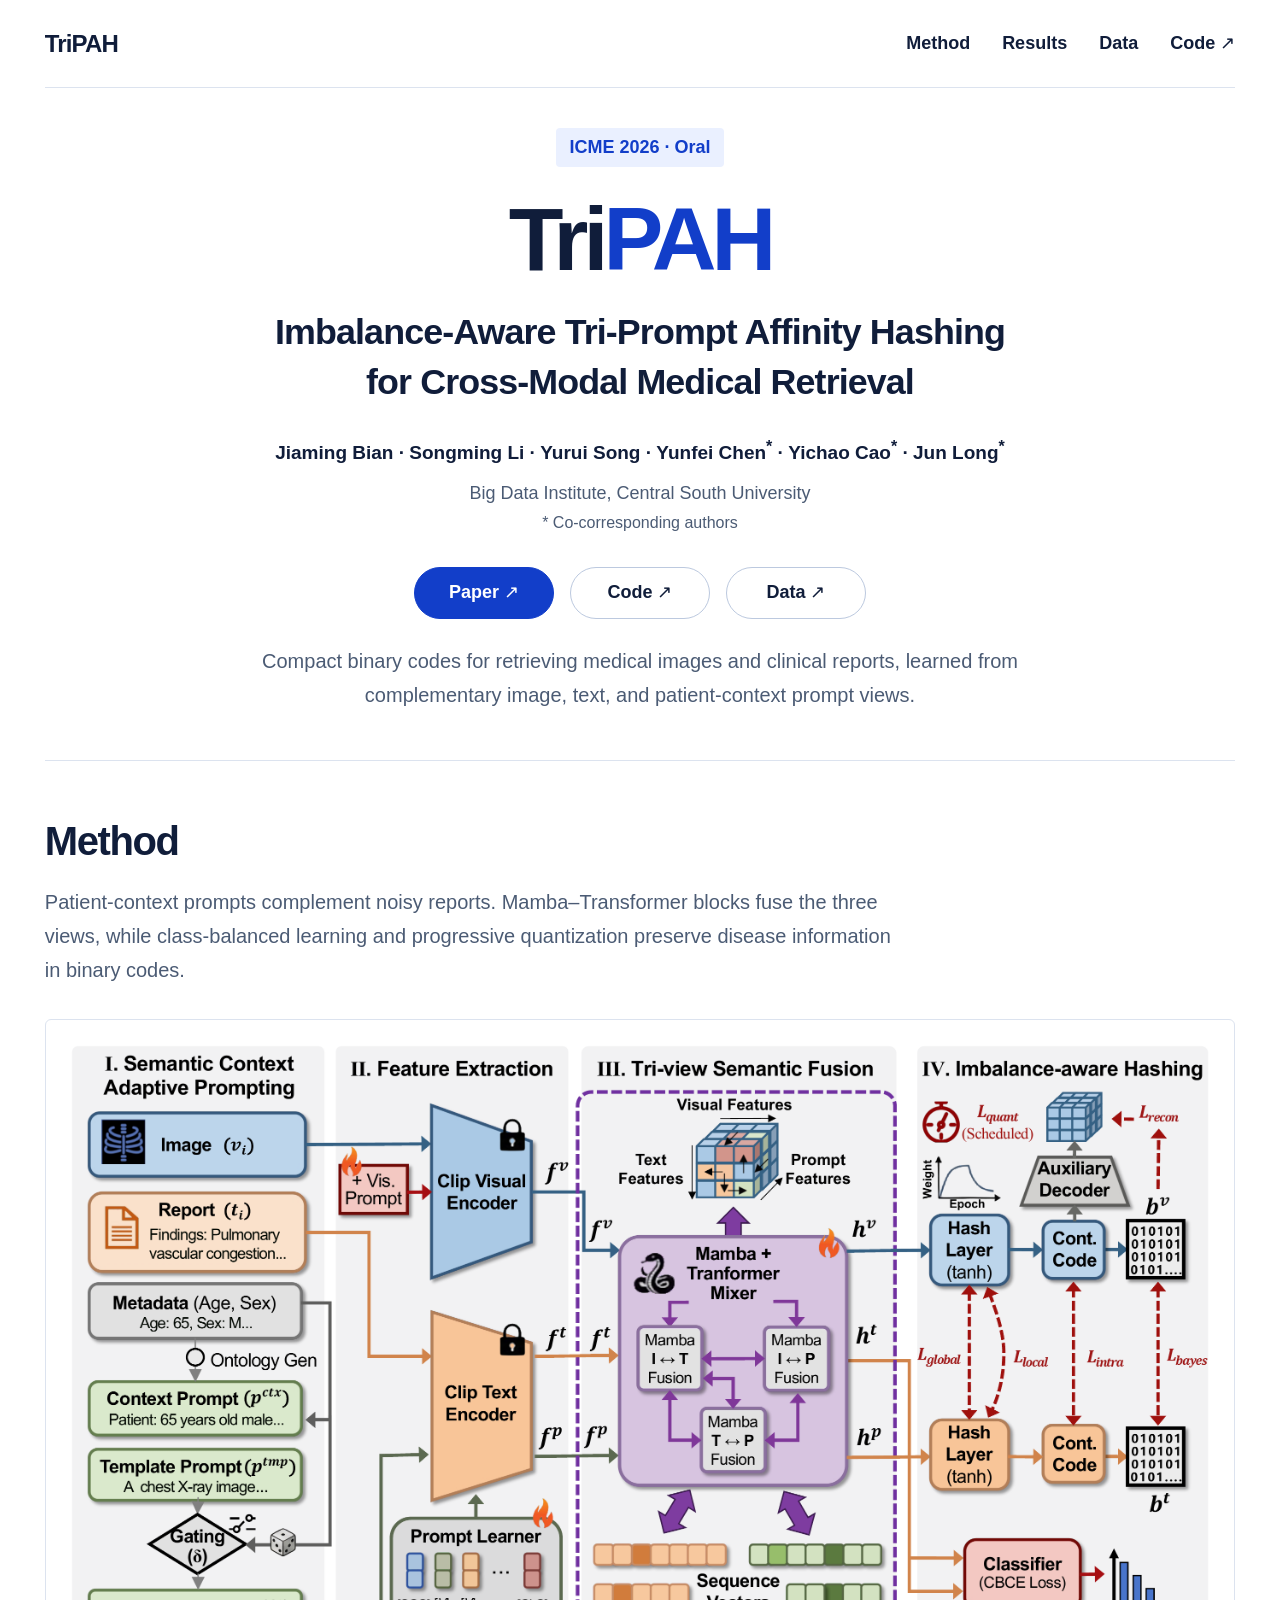
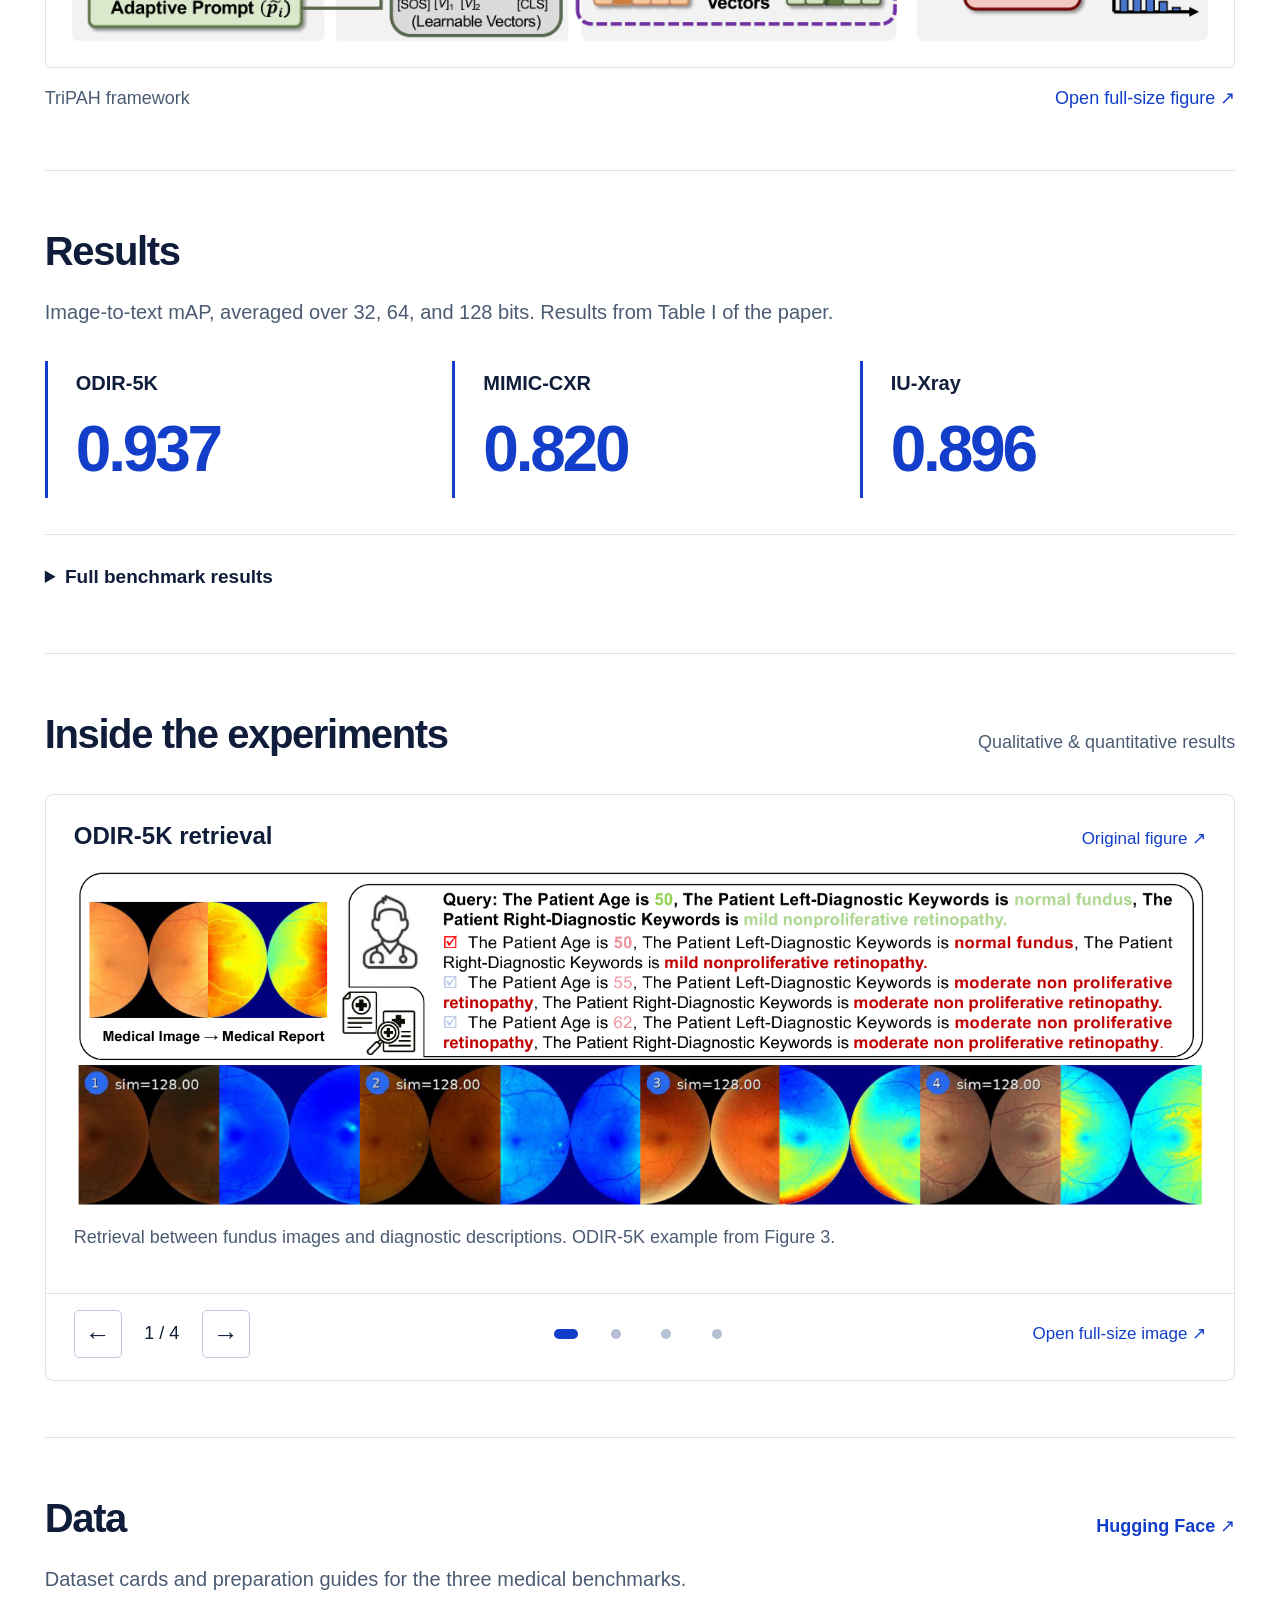
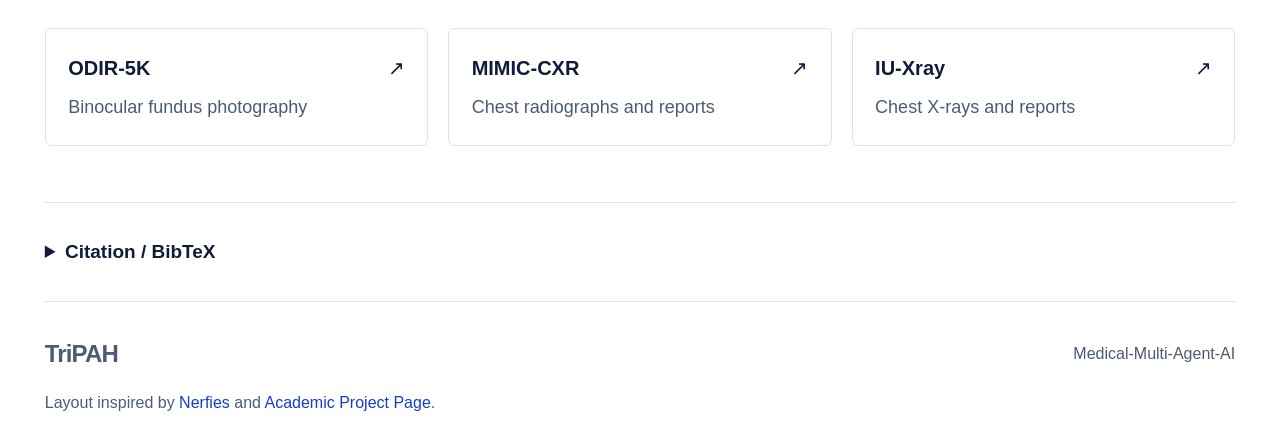
==== docs/index.html @ 3c0aa43e "Host academic project page on GitHub Pages with responsive results and figure carousel" ====
<!doctype html>
<html lang="en">
<head>
  <meta charset="utf-8"><meta name="viewport" content="width=device-width, initial-scale=1">
  <title>TriPAH | Cross-Modal Medical Retrieval</title>
  <meta name="description" content="TriPAH: Imbalance-Aware Tri-Prompt Affinity Hashing for Cross-Modal Medical Retrieval. Explore the method, experimental results, paper, and source code.">
  <meta name="theme-color" content="#123ec9">
  <link rel="canonical" href="https://medical-multi-agent-ai.github.io/TriPAH/">
  <link rel="icon" type="image/svg+xml" href="data:image/svg+xml,%3Csvg xmlns='http://www.w3.org/2000/svg' viewBox='0 0 32 32'%3E%3Crect width='32' height='32' rx='7' fill='%23123ec9'/%3E%3Cpath d='M7 8h18v5h-6v12h-6V13H7z' fill='white'/%3E%3C/svg%3E">
  <link rel="stylesheet" href="styles.css?v=4">
</head>
<body>
  <a class="skip" href="#main">Skip to content</a>
  <header class="header">
    <a class="brand" href="#">TriPAH</a>
    <nav aria-label="Main navigation"><a href="#method">Method</a><a href="#results">Results</a><a href="#data">Data</a><a href="https://github.com/Medical-Multi-Agent-AI/TriPAH">Code ↗</a></nav>
  </header>
  <main id="main">
    <section class="hero" id="overview">
      <p class="venue">ICME 2026 · Oral</p>
      <h1>Tri<span>PAH</span></h1>
      <p class="paper-title">Imbalance-Aware Tri-Prompt Affinity Hashing<br class="desktop-break"> for Cross-Modal Medical Retrieval</p>
      <p class="authors"><span>Jiaming Bian</span> · <span>Songming Li</span> · <span>Yurui Song</span> · <span>Yunfei Chen<sup>*</sup></span> · <span>Yichao Cao<sup>*</sup></span> · <span>Jun Long<sup>*</sup></span></p>
      <p class="affiliation">Big Data Institute, Central South University<br><span>* Co-corresponding authors</span></p>
      <div class="hero-actions"><a class="button primary" href="https://arxiv.org/abs/2606.27010">Paper ↗</a><a class="button" href="https://github.com/Medical-Multi-Agent-AI/TriPAH">Code ↗</a><a class="button" href="https://huggingface.co/datasets/Jiaminggod/TriPAH">Data ↗</a></div>
      <p class="hero-intro">Compact binary codes for retrieving medical images and clinical reports, learned from complementary image, text, and patient-context prompt views.</p>
    </section>
    <section class="section" id="method">
      <h2>Method</h2>
      <p class="section-lead">Patient-context prompts complement noisy reports. Mamba–Transformer blocks fuse the three views, while class-balanced learning and progressive quantization preserve disease information in binary codes.</p>
      <figure class="method-figure">
        <div class="figure-scroll" tabindex="0" role="region" aria-label="TriPAH framework; scroll horizontally on small screens">
          <a href="assets/main-method.pdf" aria-label="Open full-size TriPAH framework"><img src="assets/main-method.webp" width="2706" height="1439" alt="TriPAH framework: context-adaptive prompting, CLIP feature extraction, Mamba–Transformer tri-view fusion, and imbalance-aware multi-task hashing." loading="lazy"></a>
        </div>
        <figcaption><span>TriPAH framework<span class="mobile-hint"> · Scroll to explore</span></span><a href="assets/main-method.pdf">Open full-size figure ↗</a></figcaption>
      </figure>
    </section>
    <section class="section" id="results">
      <h2>Results</h2>
      <p class="section-lead">Image-to-text mAP, averaged over 32, 64, and 128 bits. Results from Table I of the paper.</p>
      <div class="metrics">
        <article><h3>ODIR-5K</h3><p class="metric-value">0.937</p></article>
        <article><h3>MIMIC-CXR</h3><p class="metric-value">0.820</p></article>
        <article><h3>IU-Xray</h3><p class="metric-value">0.896</p></article>
      </div>
      <details class="disclosure benchmark"><summary>Full benchmark results</summary>
      <div class="benchmark-head"><div class="dataset-switch" role="group" aria-label="Select benchmark dataset"><button type="button" data-dataset="odir" aria-pressed="true">ODIR-5K</button><button type="button" data-dataset="mimic" aria-pressed="false">MIMIC-CXR</button><button type="button" data-dataset="iu" aria-pressed="false">IU-Xray</button></div><p class="table-legend"><span class="best">Best</span><span class="runner-up">Second best</span><span>mAP ↑</span></p></div>
      <div class="table-scroll" tabindex="0" role="region" aria-label="Benchmark table, scroll horizontally for all bit lengths"><table><caption id="benchmark-caption">ODIR-5K · Mean average precision (mAP ↑)</caption><thead><tr><th rowspan="2" scope="col">Method</th><th colspan="3" scope="colgroup">Image → Text</th><th colspan="3" scope="colgroup">Text → Image</th></tr><tr><th scope="col">32 bits</th><th scope="col">64 bits</th><th scope="col">128 bits</th><th scope="col">32 bits</th><th scope="col">64 bits</th><th scope="col">128 bits</th></tr></thead><tbody id="benchmark-body">
        <tr><th scope="row">DCHMT</th><td>0.502</td><td>0.518</td><td>0.522</td><td>0.707</td><td>0.711</td><td>0.718</td></tr><tr><th scope="row">MITH</th><td>0.501</td><td>0.506</td><td>0.524</td><td>0.432</td><td>0.443</td><td>0.436</td></tr><tr><th scope="row">DSPH</th><td>0.449</td><td>0.487</td><td>0.488</td><td>0.351</td><td>0.385</td><td>0.401</td></tr><tr><th scope="row">CMCL</th><td>0.531</td><td>0.527</td><td>0.542</td><td>0.390</td><td>0.393</td><td>0.407</td></tr><tr><th scope="row">CICH</th><td>0.542</td><td>0.528</td><td>0.525</td><td>0.813</td><td>0.819</td><td>0.931</td></tr><tr><th scope="row">MSACH</th><td>0.665</td><td>0.669</td><td>0.690</td><td>0.888</td><td>0.889</td><td>0.901</td></tr><tr class="ours"><th scope="row">TriPAH <span>Ours</span></th><td>0.936</td><td>0.939</td><td>0.937</td><td>0.989</td><td>0.971</td><td>0.972</td></tr>
      </tbody></table></div><p class="table-hint">Swipe or scroll the table to see all bit lengths.</p><p class="data-note" id="benchmark-status" aria-live="polite">ODIR-5K: binocular fundus images with 8 disease labels.</p><p class="data-note">Table I of the paper. Best and second-best values are marked within each column; ties share the same rank. A dash indicates an unreported result.</p>

      </details>
    </section>
    <section class="section" id="gallery">
      <div class="gallery-heading"><h2>Inside the experiments</h2><span class="gallery-kind">Qualitative &amp; quantitative results</span></div>
      <div class="carousel" role="region" aria-roledescription="carousel" aria-label="Experimental figures" tabindex="0">
        <figure class="slide slide-qualitative" id="slide-odir" role="group" aria-roledescription="slide" aria-label="1 of 4: ODIR-5K retrieval">
          <div class="slide-header"><h3>ODIR-5K retrieval</h3><a class="slide-source" href="assets/demo.pdf">Original figure ↗</a></div>
          <a class="slide-visual" href="assets/qualitative-odir.webp" aria-label="Open full-size ODIR-5K retrieval example" draggable="false"><img src="assets/qualitative-odir.webp" alt="Qualitative ODIR-5K example from Figure 3: retrieval between binocular fundus images and diagnostic descriptions." loading="lazy" draggable="false"></a>
          <figcaption>Retrieval between fundus images and diagnostic descriptions. ODIR-5K example from Figure 3.<span class="mobile-hint"> Scroll the figure sideways to read it.</span></figcaption>
        </figure>
        <figure class="slide slide-qualitative" id="slide-iu" role="group" aria-roledescription="slide" aria-label="2 of 4: IU-Xray retrieval" hidden>
          <div class="slide-header"><h3>IU-Xray retrieval</h3><a class="slide-source" href="assets/demo.pdf">Original figure ↗</a></div>
          <a class="slide-visual" href="assets/qualitative-iu.webp" aria-label="Open full-size IU-Xray retrieval example" draggable="false"><img src="assets/qualitative-iu.webp" alt="Qualitative IU-Xray example from Figure 3: retrieved clinical reports with related chest findings." loading="lazy" draggable="false"></a>
          <figcaption>Retrieved reports with related clinical findings. IU-Xray example from Figure 3.<span class="mobile-hint"> Scroll the figure sideways to read it.</span></figcaption>
        </figure>
        <figure class="slide" id="slide-retrieval" role="group" aria-roledescription="slide" aria-label="3 of 4: Bidirectional retrieval" hidden>
          <div class="slide-header"><h3>Bidirectional retrieval</h3><a class="slide-source" href="assets/tripah-paper.pdf#page=4">Table I in the paper ↗</a></div>
          <a class="slide-visual" href="assets/quantitative-retrieval.webp" aria-label="Open full-size retrieval performance chart" draggable="false"><picture><source media="(max-width: 760px)" srcset="assets/quantitative-retrieval-mobile.webp"><img src="assets/quantitative-retrieval.webp" alt="TriPAH mean mAP: ODIR-5K 0.937 image-to-text and 0.977 text-to-image; MIMIC-CXR 0.820 and 0.889; IU-Xray 0.896 in both directions." loading="lazy" draggable="false"></picture></a>
          <figcaption>TriPAH mAP averaged over 32, 64, and 128 bits in both retrieval directions. Visualized from Table I.</figcaption>
        </figure>
        <figure class="slide" id="slide-ablation" role="group" aria-roledescription="slide" aria-label="4 of 4: Component ablation" hidden>
          <div class="slide-header"><h3>Component ablation</h3><a class="slide-source" href="assets/tripah-paper.pdf#page=6">Table IV in the paper ↗</a></div>
          <a class="slide-visual" href="assets/quantitative-ablation.webp" aria-label="Open full-size component ablation chart" draggable="false"><picture><source media="(max-width: 760px)" srcset="assets/quantitative-ablation-mobile.webp"><img src="assets/quantitative-ablation.webp" alt="Bidirectional mean mAP for the baseline, without tri-view fusion, without imbalance-aware hashing, and full TriPAH across ODIR-5K, MIMIC-CXR, and IU-Xray." loading="lazy" draggable="false"></picture></a>
          <figcaption>Contribution of tri-view fusion and imbalance-aware hashing to bidirectional mean mAP. Visualized from Table IV.</figcaption>
        </figure>
        <div class="carousel-controls">
          <div class="carousel-nav"><button class="carousel-arrow" type="button" data-slide-prev aria-label="Previous figure">←</button><span class="slide-count">1 / 4</span><button class="carousel-arrow" type="button" data-slide-next aria-label="Next figure">→</button></div>
          <div class="carousel-dots" role="group" aria-label="Choose a figure"><button type="button" data-slide="0" aria-controls="slide-odir" aria-label="Show ODIR-5K retrieval" aria-pressed="true"></button><button type="button" data-slide="1" aria-controls="slide-iu" aria-label="Show IU-Xray retrieval" aria-pressed="false"></button><button type="button" data-slide="2" aria-controls="slide-retrieval" aria-label="Show bidirectional retrieval" aria-pressed="false"></button><button type="button" data-slide="3" aria-controls="slide-ablation" aria-label="Show component ablation" aria-pressed="false"></button></div>
          <a class="gallery-open" href="assets/qualitative-odir.webp">Open full-size image ↗</a>
        </div>
        <p class="sr-only" id="slide-status" aria-live="polite" aria-atomic="true"></p>
      </div>
    </section>
    <section class="section" id="data">
      <div class="data-heading"><h2>Data</h2><a class="resource-link" href="https://huggingface.co/datasets/Jiaminggod/TriPAH">Hugging Face ↗</a></div>
      <p class="section-lead">Dataset cards and preparation guides for the three medical benchmarks.</p>
      <div class="data-grid">
        <a href="https://huggingface.co/datasets/Jiaminggod/TriPAH/blob/main/odir/README.md"><strong>ODIR-5K <span aria-hidden="true">↗</span></strong><span>Binocular fundus photography</span></a>
        <a href="https://huggingface.co/datasets/Jiaminggod/TriPAH/blob/main/mimic-cxr/README.md"><strong>MIMIC-CXR <span aria-hidden="true">↗</span></strong><span>Chest radiographs and reports</span></a>
        <a href="https://huggingface.co/datasets/Jiaminggod/TriPAH/blob/main/iu-xray/README.md"><strong>IU-Xray <span aria-hidden="true">↗</span></strong><span>Chest X-rays and reports</span></a>
      </div>
    </section>
    <section class="section citation" id="citation" aria-label="Citation">
      <details class="disclosure"><summary>Citation / BibTeX</summary>
        <a class="download" href="assets/tripah.bib" download>Download BibTeX ↓</a>
        <pre><code>@article{bian2026tripah,
  title={TriPAH: Imbalance-Aware Tri-Prompt Affinity Hashing for Cross-Modal Medical Retrieval},
  author={Bian, Jiaming and Li, Songming and Song, Yurui and Chen, Yunfei and Cao, Yichao and Long, Jun},
  journal={arXiv preprint arXiv:2606.27010},
  year={2026}
}</code></pre>
      </details>
    </section>
  </main>
  <footer><a class="brand" href="#">TriPAH</a><span>Medical-Multi-Agent-AI</span><span class="template-credit">Layout inspired by <a href="https://github.com/nerfies/nerfies.github.io">Nerfies</a> and <a href="https://github.com/eliahuhorwitz/Academic-project-page-template">Academic Project Page</a>.</span></footer>
  <script src="app.js?v=4" defer></script>
</body></html>
---- docs/styles.css ----
:root{font-family:Inter,"Segoe UI",Arial,sans-serif;color:#101d3a;background:#fff;font-synthesis:none;--ink:#101d3a;--muted:#4b5b74;--blue:#123ec9;--line:#dce3ef;--surface:#f3f6fb}
*{box-sizing:border-box}html{scroll-behavior:smooth;scroll-padding-top:2rem}body{margin:0;font-size:1.25rem;line-height:1.65}a{color:inherit;text-decoration:none}a:hover{color:var(--blue)}button{font:inherit}a,button,summary{-webkit-tap-highlight-color:transparent}a:focus-visible,button:focus-visible,summary:focus-visible,[tabindex]:focus-visible{outline:3px solid #5685ff;outline-offset:5px}.skip{position:absolute;left:1rem;top:-6rem;padding:.75rem;background:#fff;z-index:10}.skip:focus{top:.75rem}
.header,.hero,.section,footer{width:calc(100% - 6rem);max-width:1200px;margin-inline:auto}.header{display:flex;justify-content:space-between;align-items:center;min-height:88px;border-bottom:1px solid var(--line);gap:1.5rem}.brand{font-size:1.5rem;font-weight:750;letter-spacing:-.035em}nav{display:flex;flex-wrap:wrap;gap:2rem;font-size:1.125rem;font-weight:600}
.hero{text-align:center;padding:3.5rem 0 4rem}.venue{display:inline-block;margin:0;padding:.3rem .85rem;background:#eaf0ff;border-radius:4px;color:var(--blue);font-size:1.125rem;font-weight:700}h1{font-size:clamp(4rem,7vw,5.75rem);line-height:1.08;letter-spacing:-.055em;margin:1.5rem 0 1.2rem}h1 span{color:var(--blue)}.paper-title{font-size:clamp(1.7rem,2.8vw,2.35rem);font-weight:600;line-height:1.4;letter-spacing:-.025em;margin:0 auto;max-width:1080px}.authors{max-width:1030px;margin:1.8rem auto .5rem;font-size:1.1875rem;line-height:1.8;font-weight:550}.authors sup{font-size:1rem;line-height:0}.affiliation{color:var(--muted);font-size:1.125rem;line-height:1.65;margin:0}.affiliation span{font-size:1rem}.hero-actions{display:flex;justify-content:center;gap:1rem;flex-wrap:wrap;margin-top:1.8rem}.button{display:inline-flex;align-items:center;justify-content:center;min-width:138px;min-height:52px;padding:.6rem 1.5rem;border:1px solid #bcc9df;border-radius:5px;font-size:1.125rem;font-weight:650}.button:hover{background:var(--surface)}.button.primary{background:var(--blue);border-color:var(--blue);color:white}.button.primary:hover{background:#0b2fa8}.hero-intro{max-width:800px;margin:2rem auto 0;color:var(--muted);font-size:1.25rem;line-height:1.7}
.section{padding:3.5rem 0;border-top:1px solid var(--line)}h2{font-size:2.5rem;line-height:1.2;letter-spacing:-.035em;margin:0 0 1.25rem;font-weight:650}.section-lead{max-width:850px;margin:0 0 2rem;color:var(--muted);font-size:1.25rem;line-height:1.7}figure{margin:0}.figure-scroll{overflow-x:auto;border:1px solid var(--line);border-radius:6px;padding:1rem;background:#fff}img{display:block;width:100%;height:auto}figcaption{display:flex;justify-content:space-between;gap:1rem;flex-wrap:wrap;font-size:1.125rem;color:var(--muted);margin-top:1rem}figcaption a,.download{color:var(--blue)}.mobile-hint{display:none}
.metrics{display:grid;grid-template-columns:repeat(3,1fr);gap:2rem;margin:2rem 0}.metrics article{border-left:3px solid var(--blue);padding:.4rem 1.75rem}.metrics h3{font-size:1.25rem;font-weight:600;margin:0}.metric-value{font-size:clamp(3.1rem,5vw,4rem);font-weight:650;letter-spacing:-.05em;color:var(--blue);line-height:1.3;margin:.5rem 0 0}
.disclosure{border-top:1px solid var(--line);margin-top:2.25rem;padding-top:1.25rem}.disclosure summary{cursor:pointer;font-size:1.1875rem;font-weight:600;padding:.35rem 0;width:fit-content;max-width:100%}.disclosure summary:hover{color:var(--blue)}.benchmark-head{display:flex;justify-content:flex-start;margin:1.5rem 0 1rem}.dataset-switch{display:flex;flex-wrap:wrap;gap:.4rem}.dataset-switch button{padding:.6rem 1rem;border:1px solid var(--line);border-radius:4px;background:white;font-size:1.0625rem;cursor:pointer;min-height:44px;color:var(--muted);font-weight:600}.dataset-switch button[aria-pressed=true]{background:var(--blue);color:#fff;border-color:var(--blue)}.dataset-switch button:hover{border-color:var(--blue)}.table-scroll{overflow-x:auto;border:1px solid var(--line);border-radius:6px}table{border-collapse:collapse;width:100%;min-width:780px;font-size:1rem;font-variant-numeric:tabular-nums;text-align:right}caption{text-align:left;padding:1rem 1.25rem;font-size:1.0625rem;font-weight:600}th,td{padding:.8rem 1.2rem;border-top:1px solid var(--line)}thead{background:var(--surface)}thead th{text-align:center;font-weight:650}thead th:first-child,tbody th{text-align:left}tbody th{font-weight:550}.ours{background:#eaf0ff;color:var(--blue);font-weight:700}.ours th{font-weight:700}.ours th span{font-size:1rem;margin-left:.3rem}.data-note{font-size:1rem;color:var(--muted);line-height:1.65;margin:.8rem 0 0}.citation{padding:1.75rem 0}.citation .disclosure{border:0;margin:0;padding:0}.download{display:inline-block;margin:1.5rem 0 1rem;font-size:1.125rem}pre{white-space:pre-wrap;overflow-wrap:anywhere;margin:0;padding:1.5rem;font-size:1rem;line-height:1.75;background:var(--surface);border-radius:5px}code{font-family:Consolas,"SFMono-Regular",monospace}footer{display:flex;justify-content:space-between;align-items:center;gap:1rem;flex-wrap:wrap;padding:2rem 0;font-size:1rem;color:var(--muted);border-top:1px solid var(--line)}
@media(max-width:800px){.header,.hero,.section,footer{width:calc(100% - 3rem)}.desktop-break{display:none}.metrics{gap:1rem}.metrics article{padding:.4rem 1rem}.metric-value{font-size:3rem}}
@media(max-width:600px){body{font-size:1.125rem}.header{min-height:76px;gap:1rem}nav{gap:1rem;font-size:1rem}.hero{padding:2.5rem 0 3rem}.authors{font-size:1.125rem;margin-top:1.4rem}.affiliation{font-size:1rem}.hero-intro,.section-lead{font-size:1.125rem}.section{padding:2.5rem 0}h2{font-size:2rem}.figure-scroll{padding:.6rem}.figure-scroll img{width:800px;max-width:none}.mobile-hint{display:inline}figcaption{font-size:1rem;gap:.4rem}figcaption>span,figcaption>a{display:block;width:100%}.metrics{grid-template-columns:1fr;gap:1.3rem;margin:1.5rem 0}.metrics article{display:flex;align-items:center;justify-content:space-between;padding:.4rem 1.2rem;gap:1rem}.metrics h3{font-size:1.125rem}.metric-value{font-size:3rem;margin:0}.disclosure summary{font-size:1.125rem}.citation{padding:1.5rem 0}pre{padding:1rem}.dataset-switch button{font-size:1rem}.hero-actions{gap:.75rem}.button{min-width:125px}.download{font-size:1rem}}
@media(max-width:370px){.header,.hero,.section,footer{width:calc(100% - 2rem)}.header{align-items:flex-start;padding-block:1rem;flex-direction:column;gap:.4rem}nav{width:100%;justify-content:space-between}}
@media(prefers-reduced-motion:reduce){html{scroll-behavior:auto}}

/* Responsive research content: preserve legibility instead of shrinking figures or tables. */
.table-scroll td{position:relative}.carousel{position:relative}
.slide-visual picture{display:block;width:100%;height:100%}.slide-qualitative .slide-visual{aspect-ratio:auto}.slide-qualitative .slide-visual img{height:auto}
.authors>span{display:inline-block;white-space:nowrap}.hero-actions .button{border-radius:999px}.template-credit{width:100%;font-size:1rem}.template-credit a{color:var(--blue)}
[hidden]{display:none!important}.sr-only{position:absolute;width:1px;height:1px;padding:0;margin:-1px;overflow:hidden;clip-path:inset(50%);white-space:nowrap;border:0}
.header,.hero,.section,footer{max-width:1240px;width:calc(100% - clamp(2rem,7vw,7rem))}
.hero{padding-top:2.5rem;padding-bottom:3rem}.hero-intro{margin-top:1.6rem}.hero-actions .button{min-width:140px}
.benchmark-head{align-items:center;justify-content:space-between;gap:1rem;flex-wrap:wrap}.dataset-switch button{font-size:1.125rem}.table-legend{display:flex;flex-wrap:wrap;gap:1.2rem;margin:0;font-size:1.125rem}.best{color:#b42335;font-weight:800}.runner-up{color:#1457a6;font-weight:650;text-decoration:underline;text-underline-offset:.2em;text-decoration-thickness:1.5px}
.table-scroll{isolation:isolate;overscroll-behavior-x:contain}.table-scroll table{min-width:960px;font-size:1.25rem}.table-scroll caption{font-size:1.125rem}.table-scroll th,.table-scroll td{padding:.85rem 1.2rem;white-space:nowrap}.table-scroll thead th{font-size:1.125rem}.table-scroll tbody th{font-size:1.125rem}.table-scroll tr>*:first-child{position:sticky;left:0;z-index:1;background:white;border-right:1px solid var(--line)}.table-scroll thead tr:first-child>th:first-child{z-index:2;background:var(--surface)}.table-scroll thead tr:nth-child(2)>th:first-child{position:static;background:var(--surface);border-right:0}.table-scroll .ours{background:#fff1f2;color:var(--ink)}.table-scroll .ours th{background:#fff1f2}.table-scroll .ours th span{font-size:1rem}.table-hint{display:none;font-size:1rem;color:var(--muted);margin:.6rem 0 0}
.data-heading{display:flex;gap:1rem;justify-content:space-between;align-items:baseline;flex-wrap:wrap}.resource-link{font-size:1.125rem;color:var(--blue);font-weight:600}.data-grid{display:grid;grid-template-columns:repeat(3,minmax(0,1fr));gap:1.25rem}.data-grid>a{display:flex;flex-direction:column;gap:.6rem;border:1px solid var(--line);border-radius:6px;padding:1.4rem;background:#fff}.data-grid>a:hover{border-color:var(--blue);background:var(--surface)}.data-grid strong{font-size:1.25rem;font-weight:650}.data-grid strong span{float:right}.data-grid>a>span{font-size:1.125rem;line-height:1.55;color:var(--muted)}
.gallery-heading{display:flex;justify-content:space-between;align-items:baseline;gap:1rem;flex-wrap:wrap}.gallery-heading h2{margin-bottom:.5rem}.gallery-kind{font-size:1.125rem;color:var(--muted)}.carousel{margin-top:1.75rem;border:1px solid var(--line);border-radius:8px;overflow:hidden;background:#fff}.slide{margin:0;padding:1.5rem 1.75rem .75rem}.slide-header{display:flex;justify-content:space-between;align-items:baseline;gap:1rem;flex-wrap:wrap;margin-bottom:1rem}.slide h3{font-size:1.5rem;line-height:1.4;margin:0;font-weight:650}.slide-source{font-size:1.0625rem;color:var(--blue)}.slide-visual{display:block;width:100%;aspect-ratio:16/9;border-radius:4px;background:#fff;touch-action:pan-y}.slide-visual img{width:100%;height:100%;object-fit:contain}.slide figcaption{display:block;min-height:3.2em;margin-top:1rem;font-size:1.125rem;line-height:1.6;color:var(--muted)}.carousel-controls{display:flex;align-items:center;justify-content:space-between;gap:1rem;padding:1rem 1.75rem 1.4rem;border-top:1px solid var(--line)}.carousel-nav{display:flex;align-items:center;gap:1rem}.carousel-arrow{display:inline-flex;align-items:center;justify-content:center;background:#fff;border:1px solid #bcc9df;border-radius:5px;min-width:48px;min-height:48px;font-size:1.6rem;color:var(--ink);cursor:pointer}.carousel-arrow:hover{color:var(--blue);background:var(--surface);border-color:var(--blue)}.slide-count{font-size:1.125rem;font-variant-numeric:tabular-nums;min-width:3rem;text-align:center}.carousel-dots{display:flex;gap:.4rem}.carousel-dots button{display:flex;align-items:center;justify-content:center;width:44px;height:44px;background:none;border:0;cursor:pointer;border-radius:50%}.carousel-dots button::before{content:"";display:block;width:10px;height:10px;border-radius:50%;background:#b5c1d4}.carousel-dots button[aria-pressed=true]::before{width:24px;border-radius:8px;background:var(--blue)}.gallery-open{font-size:1.0625rem;color:var(--blue)}
@media(min-width:1600px){.header,.hero,.section,footer{max-width:1360px}.hero-intro,.section-lead{font-size:1.375rem}.table-scroll table{font-size:1.375rem}.slide figcaption{font-size:1.25rem}}
@media(max-width:1100px){.header,.hero,.section,footer{width:calc(100% - 3rem)}.table-hint{display:block}.data-grid{gap:1rem}.data-grid>a{padding:1.2rem}.slide{padding:1.25rem}.carousel-controls{padding:1rem 1.25rem}.slide figcaption{min-height:4.8em}}
@media(max-width:760px){.data-grid{grid-template-columns:1fr}.data-grid>a{padding:1.1rem 1.25rem}.data-grid strong{font-size:1.25rem}.slide h3{font-size:1.25rem}.slide-header{display:block}.slide-source{display:inline-block;margin-top:.4rem}.slide-visual{aspect-ratio:4/3}.slide figcaption{min-height:6.4em}.carousel-controls{flex-wrap:wrap}.gallery-open{width:100%;text-align:center}.table-scroll table{font-size:1.125rem;min-width:920px}.table-scroll tbody th,.table-scroll thead th{font-size:1.0625rem}.table-legend{font-size:1rem}.gallery-kind{font-size:1rem}.resource-link{font-size:1rem}}
@media(max-width:600px){.hero-actions{gap:.6rem}.hero-actions .button{flex:1;min-width:0;padding:.6rem .75rem;font-size:1.0625rem}.slide{padding:1rem}.slide figcaption{font-size:1.0625rem}.carousel-controls{padding:.75rem 1rem;gap:.5rem}.carousel-dots{gap:0}.carousel-dots button{width:36px;min-height:44px}.carousel-nav{gap:.5rem}.slide-count{font-size:1rem;min-width:2.5rem}.figure-scroll img{width:850px}.data-grid>a>span{font-size:1.0625rem}}
@media(max-width:480px){.header{flex-wrap:wrap;justify-content:center;gap:.4rem;padding-block:.75rem}.header nav{width:100%;justify-content:space-between;gap:.5rem;font-size:1.0625rem}.hero{padding-top:2rem}.header .brand{font-size:1.4rem}.paper-title{font-size:1.7rem}.carousel-controls{justify-content:center;gap:.6rem 1.5rem}}
@media(max-width:360px){.header,.hero,.section,footer{width:calc(100% - 2rem)}.hero-actions .button{font-size:1rem;padding:.6rem .5rem}.slide{padding:.75rem}.slide figcaption{font-size:1rem}.carousel-controls{padding:.75rem}.metrics article{padding:.4rem .8rem}.metric-value{font-size:2.7rem}}
@media(max-width:760px){.slide-visual{aspect-ratio:auto}.slide-visual picture,.slide-visual picture img{height:auto}.slide figcaption{min-height:0}.slide-qualitative .slide-visual{overflow-x:auto;touch-action:pan-x pan-y}.slide-qualitative .slide-visual img{min-width:900px}.slide-qualitative .slide-visual:focus-visible{outline-offset:-3px}}
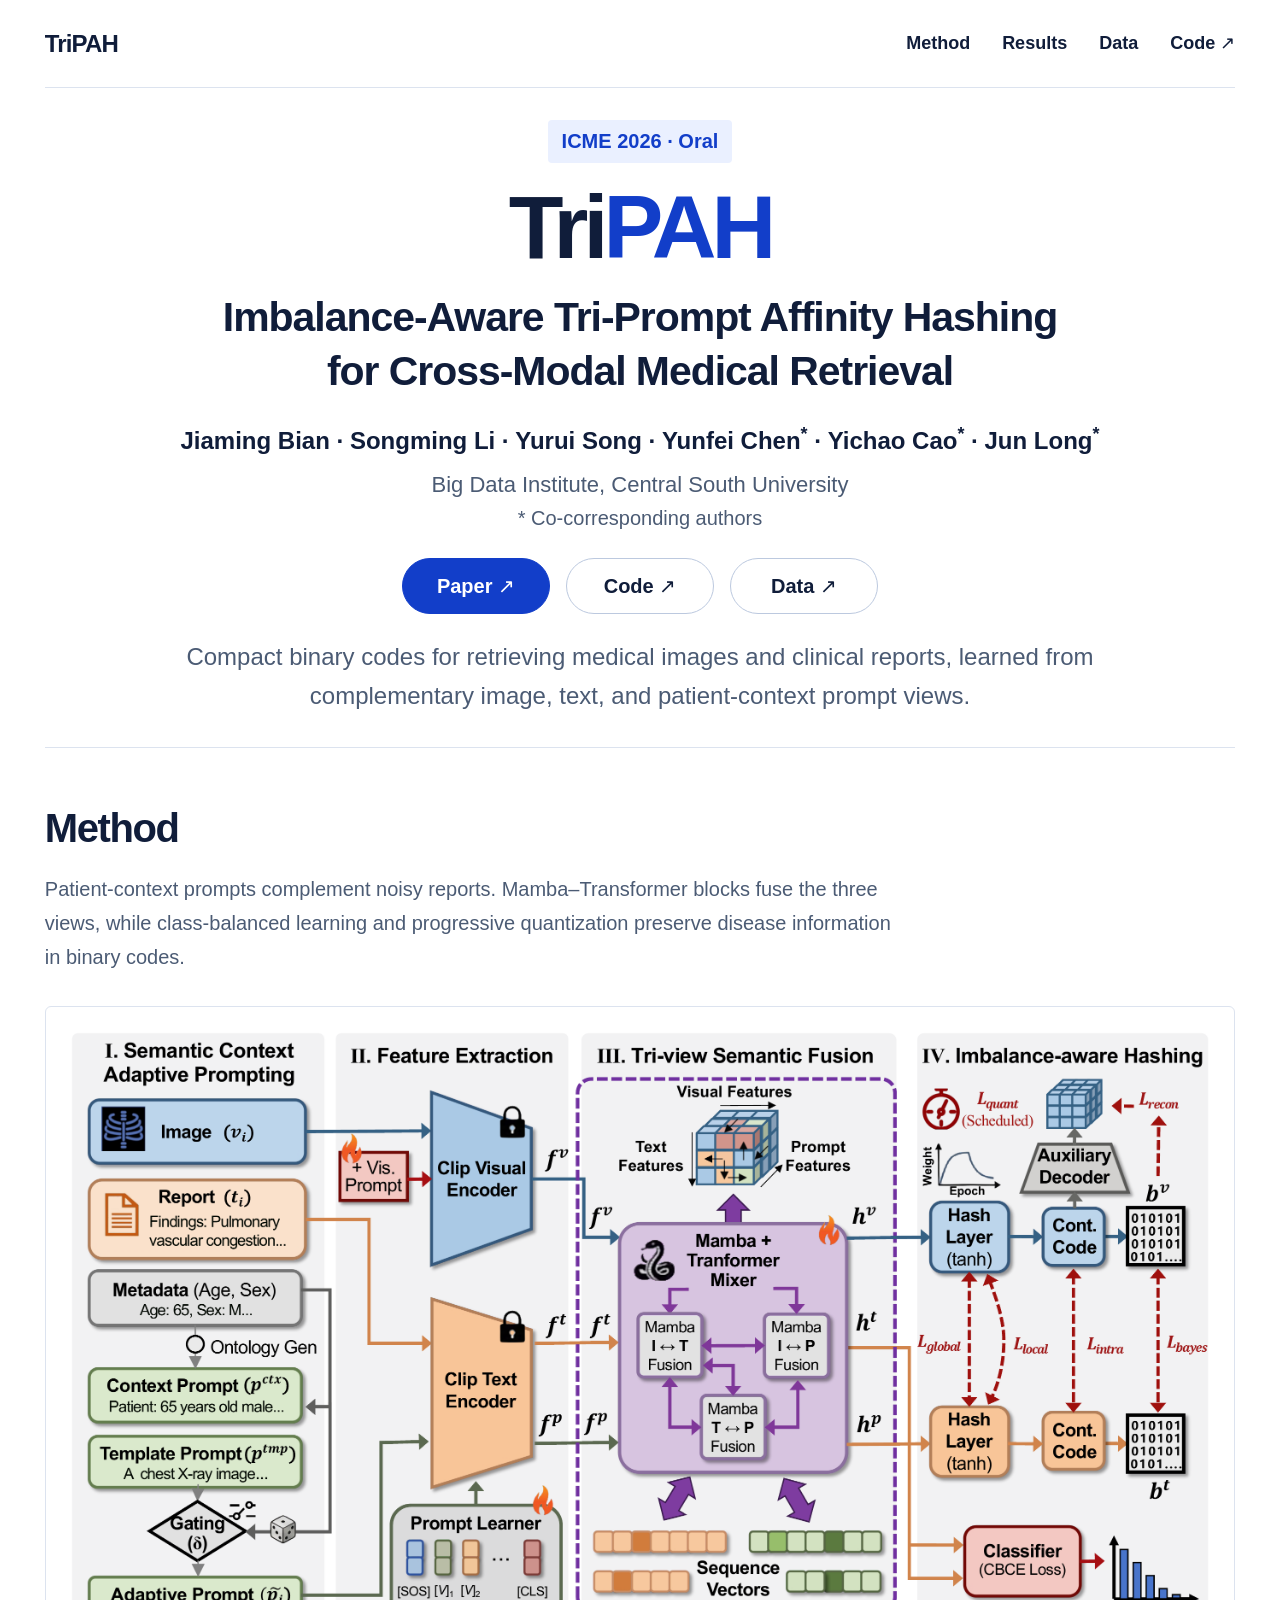
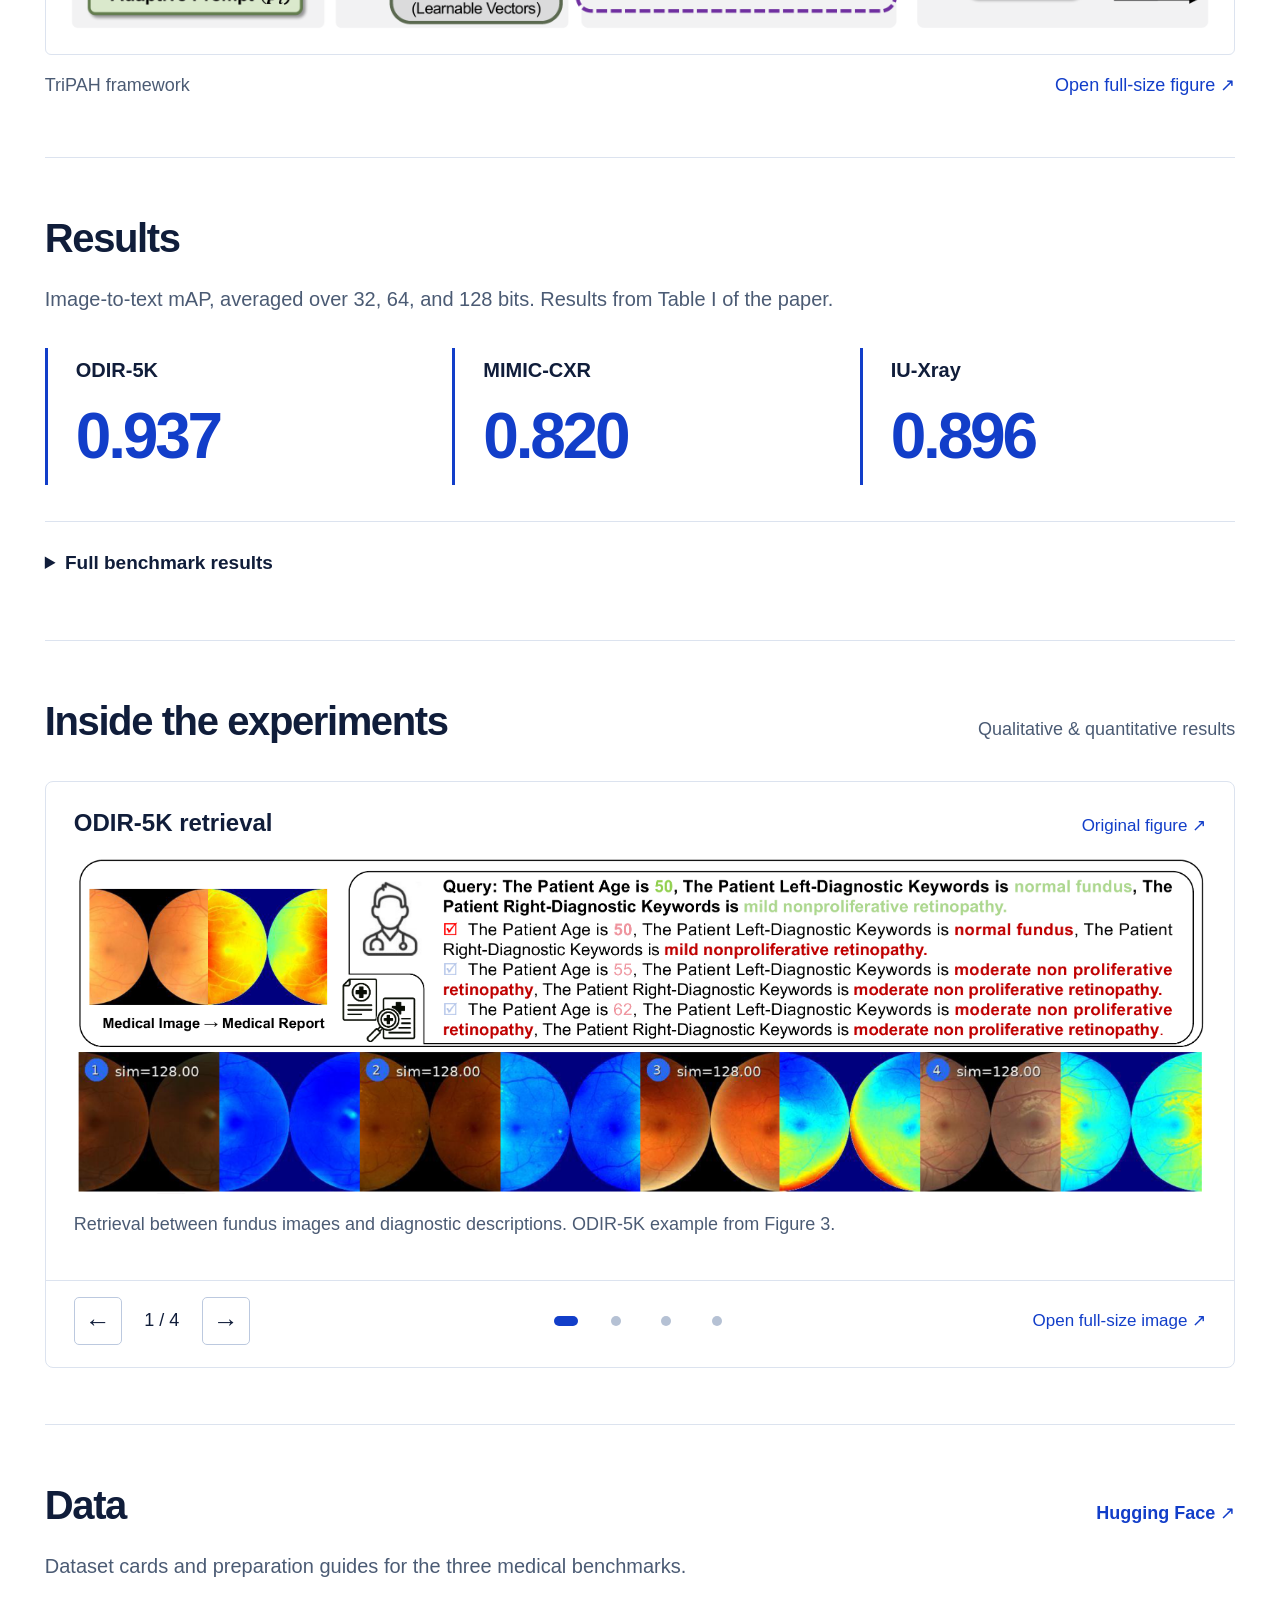
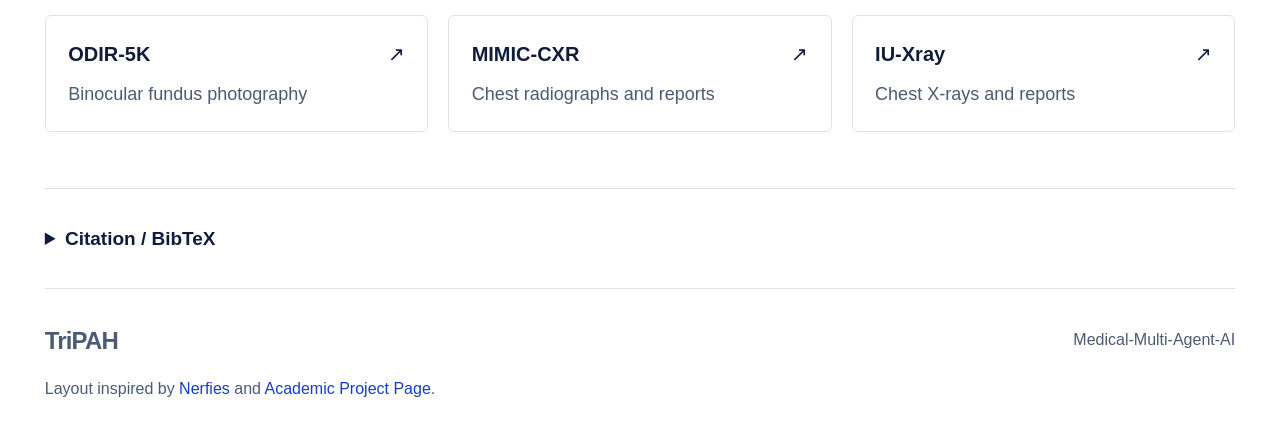
==== commit 6e6b23f3: "Increase paper header typography for clearer visual hierarchy" ====
--- a/docs/index.html
+++ b/docs/index.html
@@ -7,7 +7,7 @@
   <meta name="theme-color" content="#123ec9">
   <link rel="canonical" href="https://medical-multi-agent-ai.github.io/TriPAH/">
   <link rel="icon" type="image/svg+xml" href="data:image/svg+xml,%3Csvg xmlns='http://www.w3.org/2000/svg' viewBox='0 0 32 32'%3E%3Crect width='32' height='32' rx='7' fill='%23123ec9'/%3E%3Cpath d='M7 8h18v5h-6v12h-6V13H7z' fill='white'/%3E%3C/svg%3E">
-  <link rel="stylesheet" href="styles.css?v=4">
+  <link rel="stylesheet" href="styles.css?v=5">
 </head>
 <body>
   <a class="skip" href="#main">Skip to content</a>
--- a/docs/styles.css
+++ b/docs/styles.css
@@ -28,3 +28,18 @@
 @media(max-width:480px){.header{flex-wrap:wrap;justify-content:center;gap:.4rem;padding-block:.75rem}.header nav{width:100%;justify-content:space-between;gap:.5rem;font-size:1.0625rem}.hero{padding-top:2rem}.header .brand{font-size:1.4rem}.paper-title{font-size:1.7rem}.carousel-controls{justify-content:center;gap:.6rem 1.5rem}}
 @media(max-width:360px){.header,.hero,.section,footer{width:calc(100% - 2rem)}.hero-actions .button{font-size:1rem;padding:.6rem .5rem}.slide{padding:.75rem}.slide figcaption{font-size:1rem}.carousel-controls{padding:.75rem}.metrics article{padding:.4rem .8rem}.metric-value{font-size:2.7rem}}
 @media(max-width:760px){.slide-visual{aspect-ratio:auto}.slide-visual picture,.slide-visual picture img{height:auto}.slide figcaption{min-height:0}.slide-qualitative .slide-visual{overflow-x:auto;touch-action:pan-x pan-y}.slide-qualitative .slide-visual img{min-width:900px}.slide-qualitative .slide-visual:focus-visible{outline-offset:-3px}}
+
+/* Keep the paper header at least as readable as the research body. */
+.hero{padding-block:2rem}
+.hero .venue{font-size:1.25rem}
+.hero h1{margin:1rem 0}
+.hero .paper-title{font-size:clamp(2rem,3.2vw,2.75rem);line-height:1.3;max-width:1160px}
+.hero .authors{font-size:1.5rem;line-height:1.6;max-width:1160px;margin-top:1.5rem}
+.hero .authors sup{font-size:.75em}
+.hero .affiliation{font-size:1.375rem;line-height:1.5}
+.hero .affiliation span{font-size:1.25rem}
+.hero-actions{margin-top:1.5rem}
+.hero-actions .button{font-size:1.25rem;min-height:56px;min-width:148px}
+.hero .hero-intro{font-size:1.5rem;line-height:1.6;max-width:940px;margin-top:1.5rem}
+@media(max-width:1100px){.hero .desktop-break{display:none}}
+@media(max-width:600px){.hero .venue{font-size:1.125rem}.hero .paper-title{font-size:2rem}.hero .authors{font-size:1.25rem}.hero .affiliation{font-size:1.25rem}.hero .affiliation span{font-size:1.125rem}.hero-actions .button{font-size:1.125rem;min-width:0;min-height:52px}.hero .hero-intro{font-size:1.25rem}}
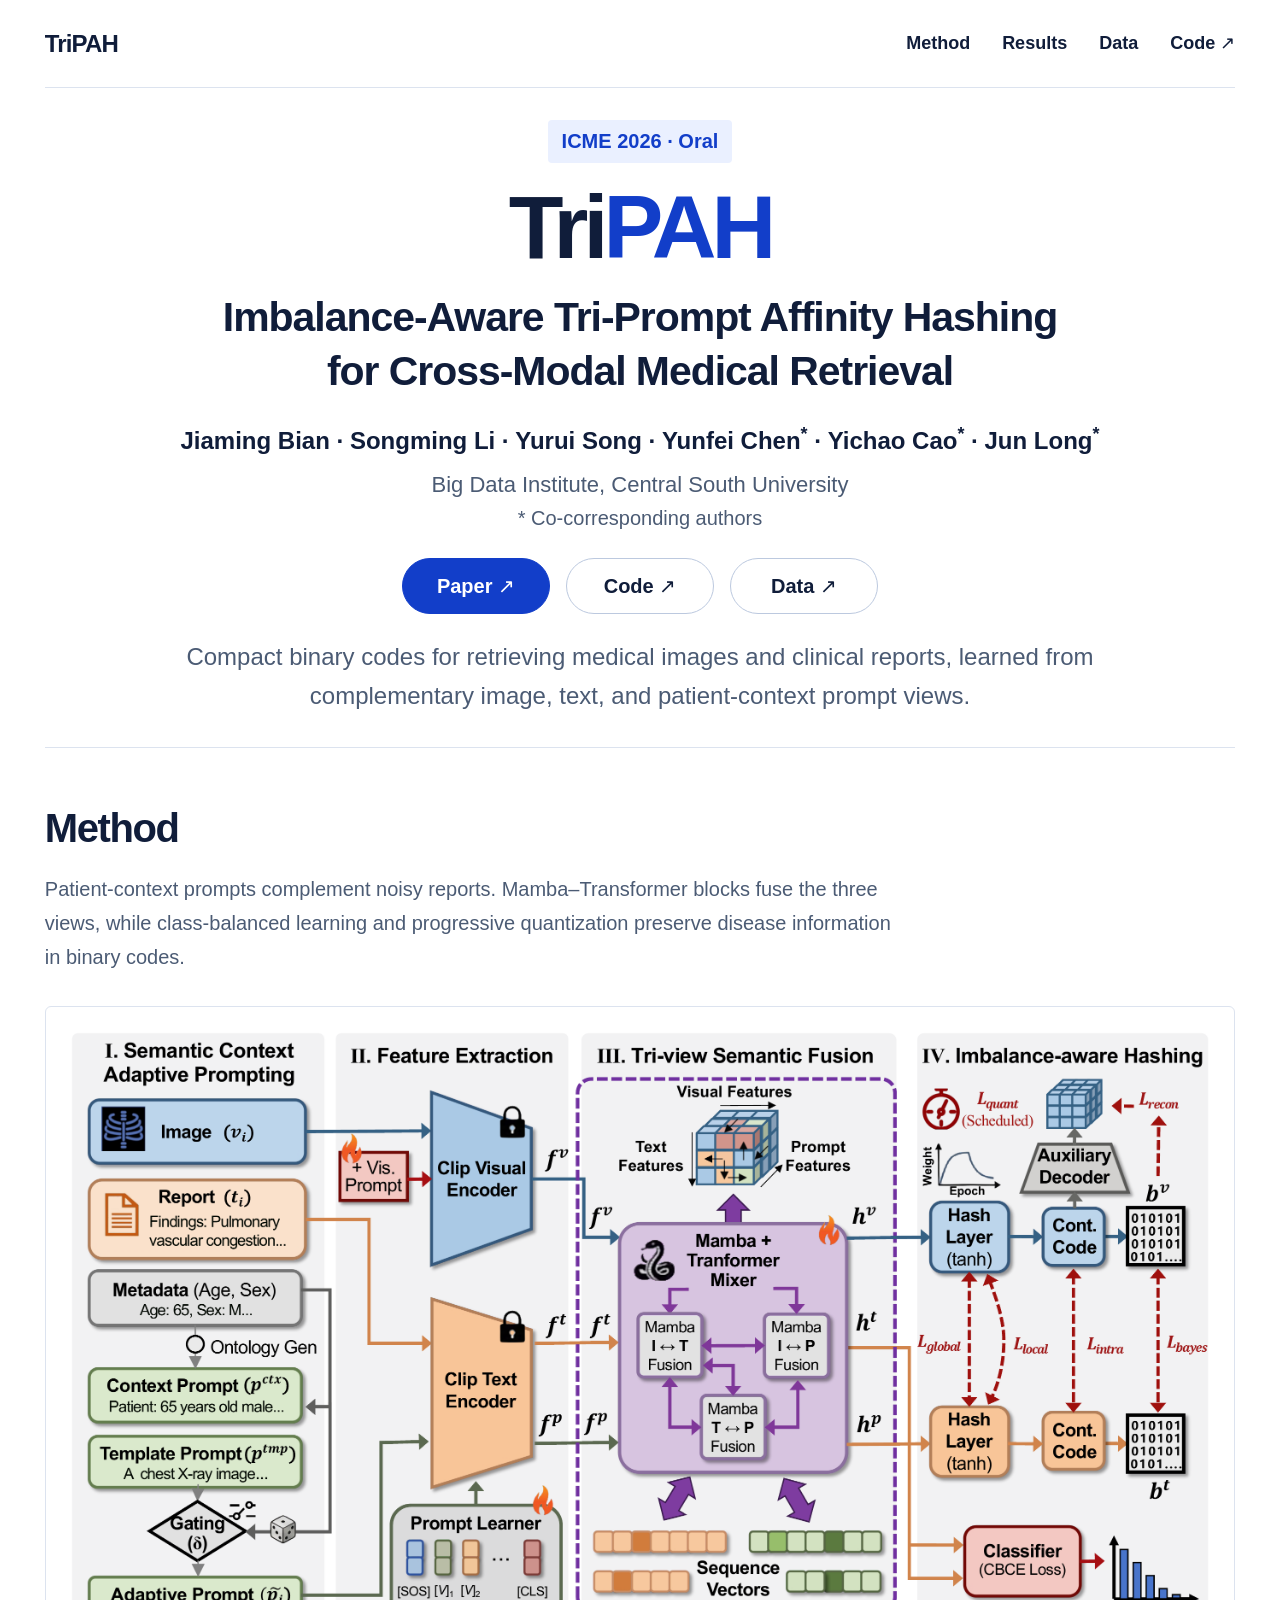
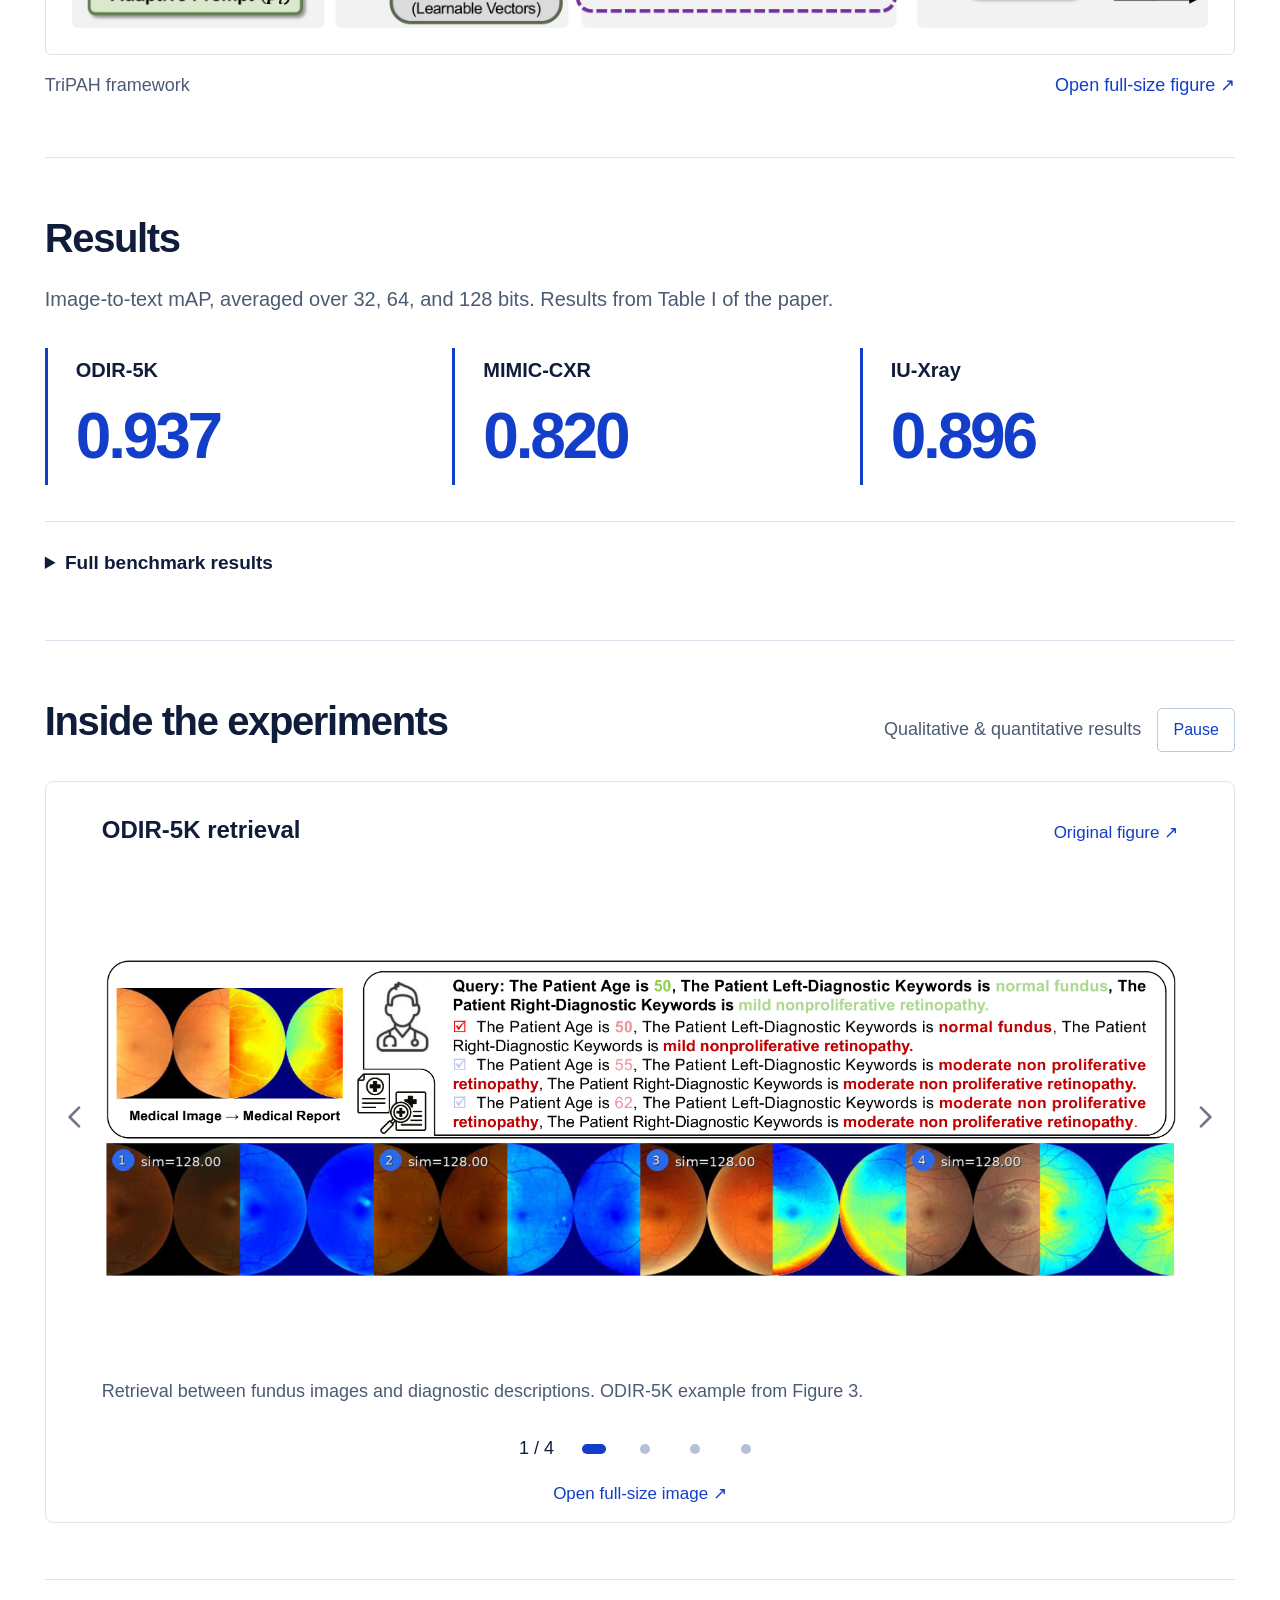
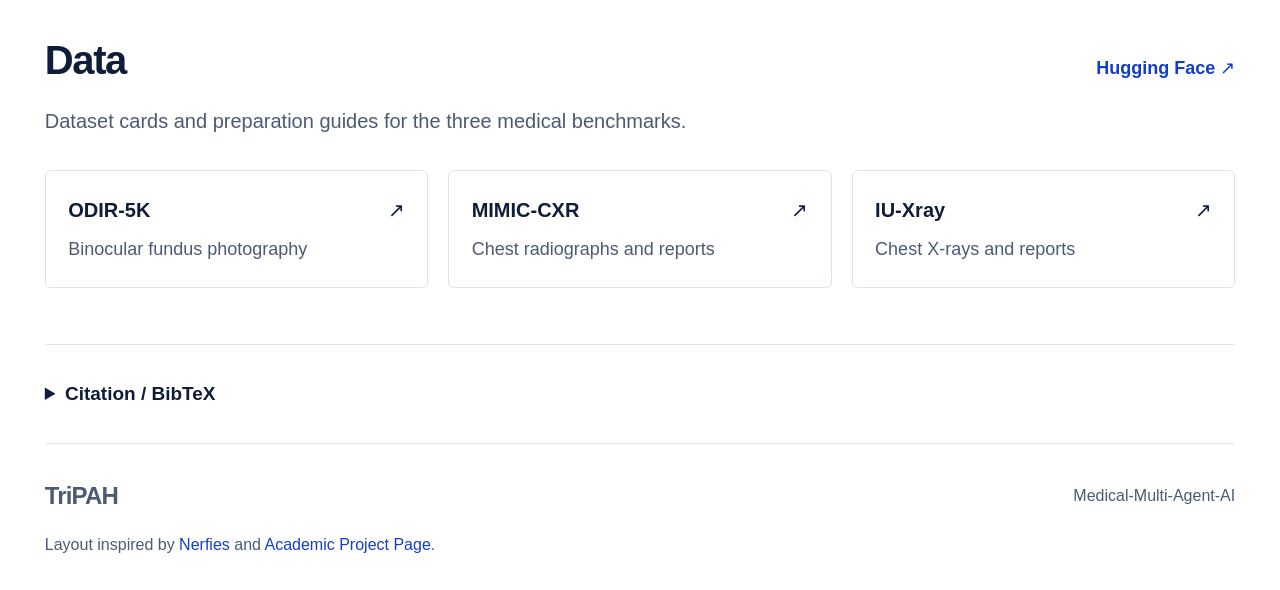
==== commit b03f4670: "Autoplay research figures with stable sizing and transparent side arrows" ====
--- a/docs/index.html
+++ b/docs/index.html
@@ -7,7 +7,7 @@
   <meta name="theme-color" content="#123ec9">
   <link rel="canonical" href="https://medical-multi-agent-ai.github.io/TriPAH/">
   <link rel="icon" type="image/svg+xml" href="data:image/svg+xml,%3Csvg xmlns='http://www.w3.org/2000/svg' viewBox='0 0 32 32'%3E%3Crect width='32' height='32' rx='7' fill='%23123ec9'/%3E%3Cpath d='M7 8h18v5h-6v12h-6V13H7z' fill='white'/%3E%3C/svg%3E">
-  <link rel="stylesheet" href="styles.css?v=5">
+  <link rel="stylesheet" href="styles.css?v=6">
 </head>
 <body>
   <a class="skip" href="#main">Skip to content</a>
@@ -52,31 +52,40 @@
       </details>
     </section>
     <section class="section" id="gallery">
-      <div class="gallery-heading"><h2>Inside the experiments</h2><span class="gallery-kind">Qualitative &amp; quantitative results</span></div>
-      <div class="carousel" role="region" aria-roledescription="carousel" aria-label="Experimental figures" tabindex="0">
-        <figure class="slide slide-qualitative" id="slide-odir" role="group" aria-roledescription="slide" aria-label="1 of 4: ODIR-5K retrieval">
+      <div class="gallery-heading"><h2>Inside the experiments</h2><div class="gallery-tools"><span class="gallery-kind">Qualitative &amp; quantitative results</span><button class="carousel-playback" type="button" data-slide-toggle aria-controls="figure-carousel" aria-label="Pause automatic slideshow" hidden>Pause</button></div></div>
+      <div class="carousel" id="figure-carousel" role="region" aria-roledescription="carousel" aria-label="Experimental figures" tabindex="0">
+        <div class="carousel-stage">
+        <div class="carousel-track">
+        <figure class="slide slide-qualitative" id="slide-odir" role="group" aria-roledescription="slide" aria-label="1 of 4: ODIR-5K retrieval" aria-hidden="false">
           <div class="slide-header"><h3>ODIR-5K retrieval</h3><a class="slide-source" href="assets/demo.pdf">Original figure ↗</a></div>
           <a class="slide-visual" href="assets/qualitative-odir.webp" aria-label="Open full-size ODIR-5K retrieval example" draggable="false"><img src="assets/qualitative-odir.webp" alt="Qualitative ODIR-5K example from Figure 3: retrieval between binocular fundus images and diagnostic descriptions." loading="lazy" draggable="false"></a>
           <figcaption>Retrieval between fundus images and diagnostic descriptions. ODIR-5K example from Figure 3.<span class="mobile-hint"> Scroll the figure sideways to read it.</span></figcaption>
         </figure>
-        <figure class="slide slide-qualitative" id="slide-iu" role="group" aria-roledescription="slide" aria-label="2 of 4: IU-Xray retrieval" hidden>
+        <figure class="slide slide-qualitative" id="slide-iu" role="group" aria-roledescription="slide" aria-label="2 of 4: IU-Xray retrieval" aria-hidden="true" inert>
           <div class="slide-header"><h3>IU-Xray retrieval</h3><a class="slide-source" href="assets/demo.pdf">Original figure ↗</a></div>
           <a class="slide-visual" href="assets/qualitative-iu.webp" aria-label="Open full-size IU-Xray retrieval example" draggable="false"><img src="assets/qualitative-iu.webp" alt="Qualitative IU-Xray example from Figure 3: retrieved clinical reports with related chest findings." loading="lazy" draggable="false"></a>
           <figcaption>Retrieved reports with related clinical findings. IU-Xray example from Figure 3.<span class="mobile-hint"> Scroll the figure sideways to read it.</span></figcaption>
         </figure>
-        <figure class="slide" id="slide-retrieval" role="group" aria-roledescription="slide" aria-label="3 of 4: Bidirectional retrieval" hidden>
+        <figure class="slide" id="slide-retrieval" role="group" aria-roledescription="slide" aria-label="3 of 4: Bidirectional retrieval" aria-hidden="true" inert>
           <div class="slide-header"><h3>Bidirectional retrieval</h3><a class="slide-source" href="assets/tripah-paper.pdf#page=4">Table I in the paper ↗</a></div>
           <a class="slide-visual" href="assets/quantitative-retrieval.webp" aria-label="Open full-size retrieval performance chart" draggable="false"><picture><source media="(max-width: 760px)" srcset="assets/quantitative-retrieval-mobile.webp"><img src="assets/quantitative-retrieval.webp" alt="TriPAH mean mAP: ODIR-5K 0.937 image-to-text and 0.977 text-to-image; MIMIC-CXR 0.820 and 0.889; IU-Xray 0.896 in both directions." loading="lazy" draggable="false"></picture></a>
-          <figcaption>TriPAH mAP averaged over 32, 64, and 128 bits in both retrieval directions. Visualized from Table I.</figcaption>
+          <figcaption>TriPAH mAP averaged over 32, 64, and 128 bits in both retrieval directions. Visualized from Table I.<span class="mobile-hint"> Scroll within the figure to explore.</span></figcaption>
         </figure>
-        <figure class="slide" id="slide-ablation" role="group" aria-roledescription="slide" aria-label="4 of 4: Component ablation" hidden>
+        <figure class="slide" id="slide-ablation" role="group" aria-roledescription="slide" aria-label="4 of 4: Component ablation" aria-hidden="true" inert>
           <div class="slide-header"><h3>Component ablation</h3><a class="slide-source" href="assets/tripah-paper.pdf#page=6">Table IV in the paper ↗</a></div>
           <a class="slide-visual" href="assets/quantitative-ablation.webp" aria-label="Open full-size component ablation chart" draggable="false"><picture><source media="(max-width: 760px)" srcset="assets/quantitative-ablation-mobile.webp"><img src="assets/quantitative-ablation.webp" alt="Bidirectional mean mAP for the baseline, without tri-view fusion, without imbalance-aware hashing, and full TriPAH across ODIR-5K, MIMIC-CXR, and IU-Xray." loading="lazy" draggable="false"></picture></a>
-          <figcaption>Contribution of tri-view fusion and imbalance-aware hashing to bidirectional mean mAP. Visualized from Table IV.</figcaption>
+          <figcaption>Contribution of tri-view fusion and imbalance-aware hashing to bidirectional mean mAP. Visualized from Table IV.<span class="mobile-hint"> Scroll within the figure to explore.</span></figcaption>
         </figure>
+        </div>
+        <button class="carousel-arrow" type="button" data-slide-prev aria-label="Previous figure"><svg viewBox="0 0 24 24" aria-hidden="true"><path d="m15 5-7 7 7 7"/></svg></button>
+        <button class="carousel-arrow" type="button" data-slide-next aria-label="Next figure"><svg viewBox="0 0 24 24" aria-hidden="true"><path d="m9 5 7 7-7 7"/></svg></button>
+        </div>
         <div class="carousel-controls">
-          <div class="carousel-nav"><button class="carousel-arrow" type="button" data-slide-prev aria-label="Previous figure">←</button><span class="slide-count">1 / 4</span><button class="carousel-arrow" type="button" data-slide-next aria-label="Next figure">→</button></div>
+          <div class="carousel-pagination"><span class="slide-count">1 / 4</span>
           <div class="carousel-dots" role="group" aria-label="Choose a figure"><button type="button" data-slide="0" aria-controls="slide-odir" aria-label="Show ODIR-5K retrieval" aria-pressed="true"></button><button type="button" data-slide="1" aria-controls="slide-iu" aria-label="Show IU-Xray retrieval" aria-pressed="false"></button><button type="button" data-slide="2" aria-controls="slide-retrieval" aria-label="Show bidirectional retrieval" aria-pressed="false"></button><button type="button" data-slide="3" aria-controls="slide-ablation" aria-label="Show component ablation" aria-pressed="false"></button></div>
+          </div>
+        </div>
+        <div class="gallery-footer">
           <a class="gallery-open" href="assets/qualitative-odir.webp">Open full-size image ↗</a>
         </div>
         <p class="sr-only" id="slide-status" aria-live="polite" aria-atomic="true"></p>
@@ -104,5 +113,5 @@
     </section>
   </main>
   <footer><a class="brand" href="#">TriPAH</a><span>Medical-Multi-Agent-AI</span><span class="template-credit">Layout inspired by <a href="https://github.com/nerfies/nerfies.github.io">Nerfies</a> and <a href="https://github.com/eliahuhorwitz/Academic-project-page-template">Academic Project Page</a>.</span></footer>
-  <script src="app.js?v=4" defer></script>
+  <script src="app.js?v=6" defer></script>
 </body></html>
--- a/docs/styles.css
+++ b/docs/styles.css
@@ -43,3 +43,37 @@
 .hero .hero-intro{font-size:1.5rem;line-height:1.6;max-width:940px;margin-top:1.5rem}
 @media(max-width:1100px){.hero .desktop-break{display:none}}
 @media(max-width:600px){.hero .venue{font-size:1.125rem}.hero .paper-title{font-size:2rem}.hero .authors{font-size:1.25rem}.hero .affiliation{font-size:1.25rem}.hero .affiliation span{font-size:1.125rem}.hero-actions .button{font-size:1.125rem;min-width:0;min-height:52px}.hero .hero-intro{font-size:1.25rem}}
+
+/* Every slide shares a fixed viewport and the tallest caption's grid row. */
+.gallery-tools{display:flex;align-items:center;gap:1rem;flex-wrap:wrap}
+.carousel-playback{min-height:44px;min-width:78px;padding:.35rem .9rem;background:#fff;border:1px solid #bcc9df;border-radius:5px;color:var(--blue);font-size:1rem;cursor:pointer}
+.carousel-playback:hover{background:var(--surface)}
+.carousel{--figure-height:clamp(300px,38vw,520px);--figure-heading:3.5rem}
+.carousel-track{display:grid;isolation:isolate}
+.carousel .slide{grid-area:1/1;min-width:0;display:grid;grid-template-rows:var(--figure-heading) var(--figure-height) 1fr;gap:1rem;padding:1.25rem 1.5rem 1rem;opacity:1;visibility:visible;transition:opacity .32s ease,visibility 0s}
+.carousel .slide[aria-hidden=true]{opacity:0;visibility:hidden;pointer-events:none;transition:opacity .32s ease,visibility 0s .32s}
+.carousel .slide-header{margin:0;align-self:center}
+.carousel .slide-visual{display:flex;align-items:center;width:100%;height:var(--figure-height);min-height:0;aspect-ratio:auto;overflow:hidden}
+.carousel .slide-visual picture{display:block;width:100%;height:100%}
+.carousel .slide-visual img{width:100%;height:100%;min-width:0;object-fit:contain}
+.carousel .slide figcaption{min-height:0;margin:0}
+.carousel .carousel-controls{display:grid;grid-template-columns:48px minmax(0,1fr) 48px;gap:1rem;padding:.8rem 1.5rem}
+.carousel-pagination{display:flex;align-items:center;justify-content:center;flex-wrap:wrap;gap:.25rem 1rem;min-width:0}
+.gallery-footer{text-align:center;padding:0 1rem .8rem}
+.gallery-footer .gallery-open{display:inline-block;width:auto}
+@media(max-width:760px){.carousel{--figure-height:clamp(300px,92vw,440px);--figure-heading:6rem}.carousel .slide{padding:1rem;gap:.8rem}.carousel .slide-visual{overflow:auto;overscroll-behavior:contain;touch-action:pan-x pan-y}.carousel .slide:not(.slide-qualitative) .slide-visual{align-items:flex-start}.carousel .slide:not(.slide-qualitative) .slide-visual picture{height:auto;min-height:100%}.carousel .slide:not(.slide-qualitative) .slide-visual img{height:auto}.carousel .slide-qualitative .slide-visual img{min-width:900px;height:auto}.carousel .mobile-hint{display:inline}.carousel .carousel-controls{padding:.75rem 1rem;gap:.5rem}.carousel-pagination{gap:.35rem}.carousel-dots{gap:0}.carousel-dots button{width:32px;height:44px}.carousel .slide-visual:focus-visible{outline-offset:-3px}}
+@media(prefers-reduced-motion:reduce){.carousel .slide,.carousel .slide[aria-hidden=true]{transition:none}}
+@media(max-width:760px){.carousel .carousel-controls{grid-template-columns:44px minmax(0,1fr) 44px}.carousel .carousel-arrow{min-width:44px;min-height:44px}}
+
+/* Transparent arrows sit beside the figure instead of in a separate toolbar. */
+.carousel-stage{position:relative}
+.carousel .slide{padding-inline:3.5rem}
+.carousel .carousel-arrow{position:absolute;z-index:2;top:calc(1.25rem + var(--figure-heading) + 1rem + var(--figure-height)/2);transform:translateY(-50%);width:48px;height:64px;padding:8px;border:0;border-radius:4px;background:transparent;color:rgba(16,29,58,.6);transition:color .2s ease;filter:drop-shadow(0 0 3px #fff)}
+.carousel .carousel-arrow:hover{background:transparent;color:var(--blue)}
+.carousel .carousel-arrow[data-slide-prev]{left:.35rem}
+.carousel .carousel-arrow[data-slide-next]{right:.35rem}
+.carousel-arrow svg{width:32px;height:40px;fill:none;stroke:currentColor;stroke-width:2;stroke-linecap:round;stroke-linejoin:round}
+.carousel .carousel-controls{display:flex;justify-content:center;padding:.35rem 1rem;border-top:0}
+.carousel .carousel-pagination{gap:.25rem .75rem}
+@media(max-width:760px){.carousel .slide{padding-inline:1rem}.carousel .carousel-arrow{top:calc(1rem + var(--figure-heading) + .8rem + var(--figure-height)/2);width:44px;height:56px}.carousel .carousel-arrow[data-slide-prev]{left:0}.carousel .carousel-arrow[data-slide-next]{right:0}.carousel-arrow svg{width:26px;height:32px}}
+@media(prefers-reduced-motion:reduce){.carousel .carousel-arrow{transition:none}}
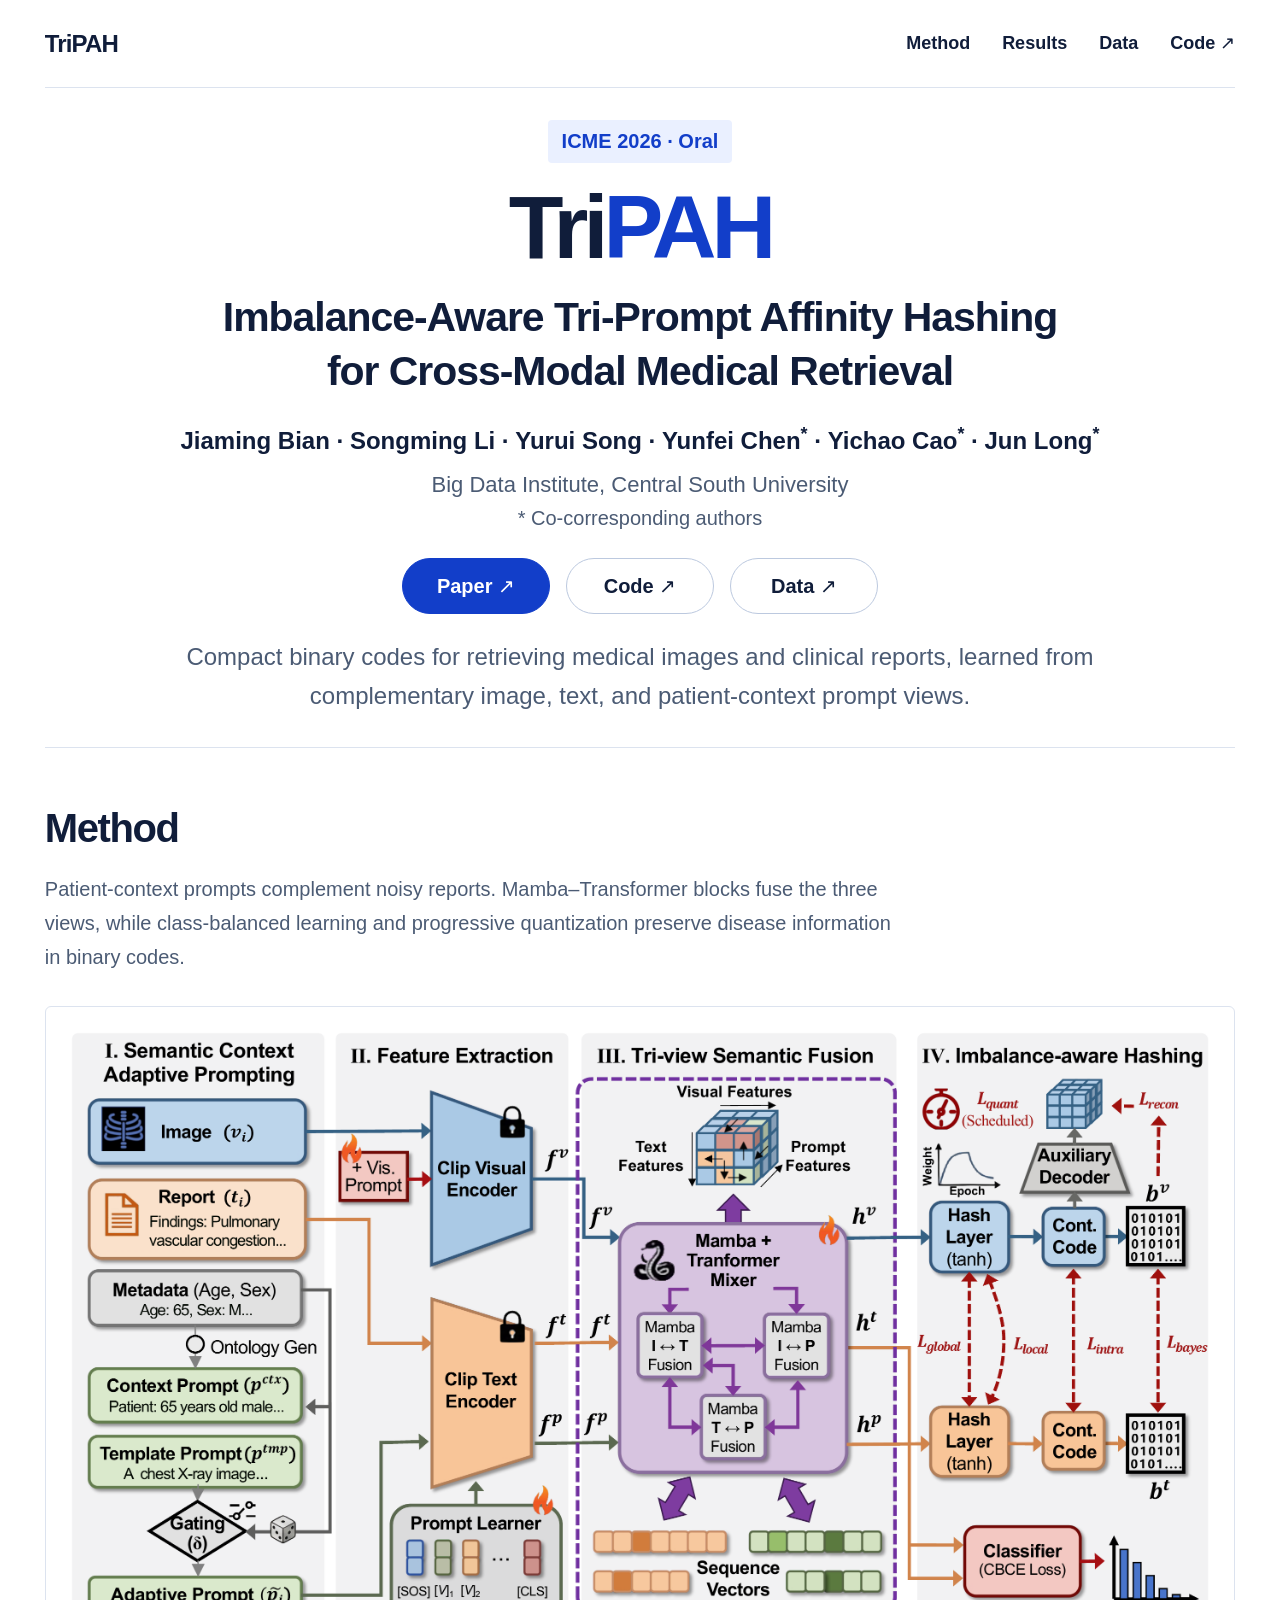
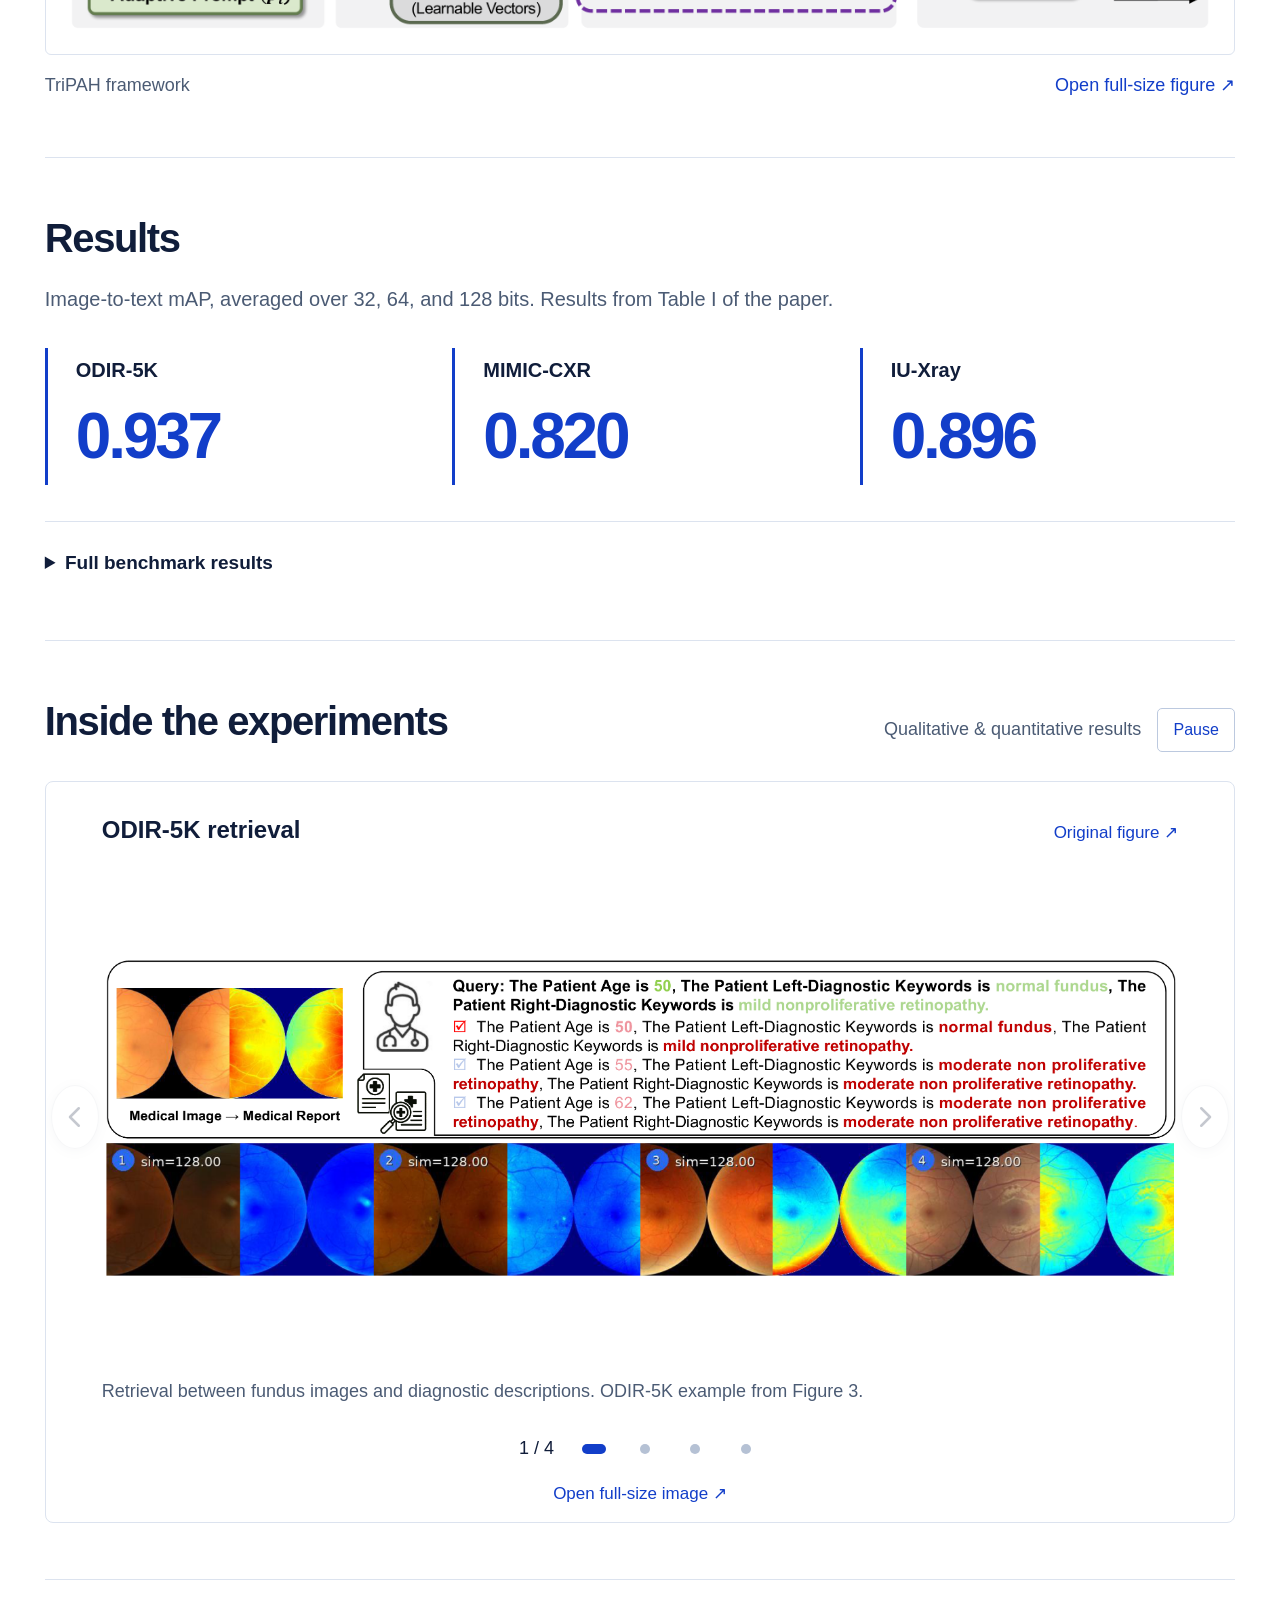
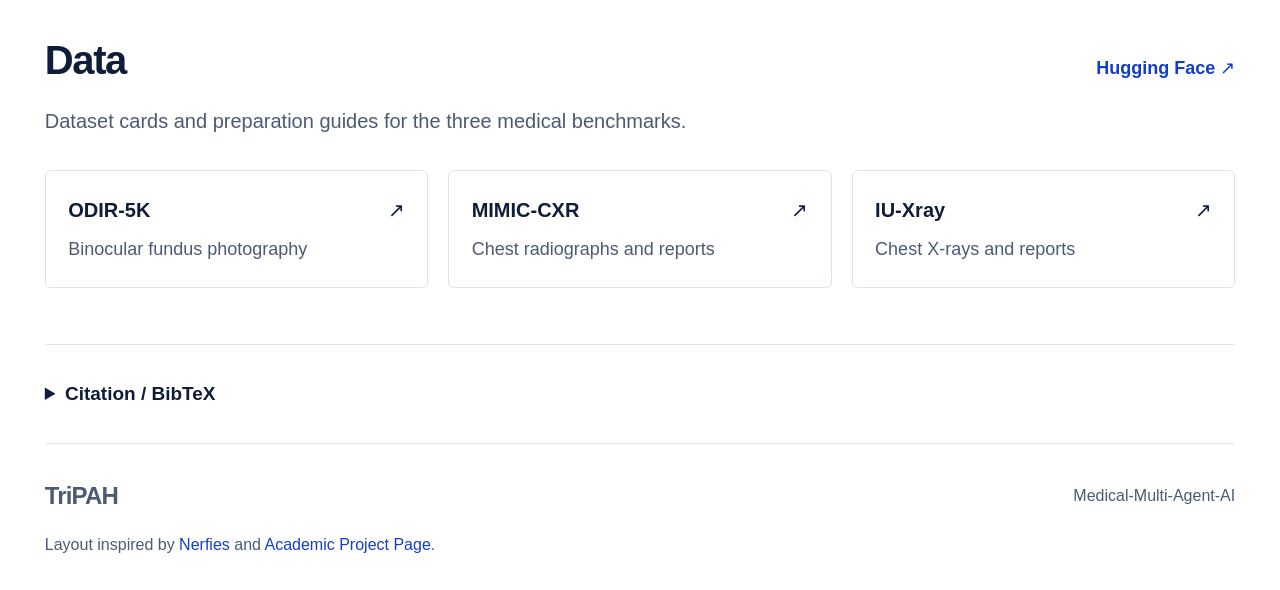
==== commit 444b173b: "Reveal oval carousel arrows on hover and focus" ====
--- a/docs/index.html
+++ b/docs/index.html
@@ -7,7 +7,7 @@
   <meta name="theme-color" content="#123ec9">
   <link rel="canonical" href="https://medical-multi-agent-ai.github.io/TriPAH/">
   <link rel="icon" type="image/svg+xml" href="data:image/svg+xml,%3Csvg xmlns='http://www.w3.org/2000/svg' viewBox='0 0 32 32'%3E%3Crect width='32' height='32' rx='7' fill='%23123ec9'/%3E%3Cpath d='M7 8h18v5h-6v12h-6V13H7z' fill='white'/%3E%3C/svg%3E">
-  <link rel="stylesheet" href="styles.css?v=6">
+  <link rel="stylesheet" href="styles.css?v=7">
 </head>
 <body>
   <a class="skip" href="#main">Skip to content</a>
--- a/docs/styles.css
+++ b/docs/styles.css
@@ -65,15 +65,18 @@
 @media(prefers-reduced-motion:reduce){.carousel .slide,.carousel .slide[aria-hidden=true]{transition:none}}
 @media(max-width:760px){.carousel .carousel-controls{grid-template-columns:44px minmax(0,1fr) 44px}.carousel .carousel-arrow{min-width:44px;min-height:44px}}
 
-/* Transparent arrows sit beside the figure instead of in a separate toolbar. */
+/* Subtle oval arrows become clearer when the carousel is in use. */
 .carousel-stage{position:relative}
 .carousel .slide{padding-inline:3.5rem}
-.carousel .carousel-arrow{position:absolute;z-index:2;top:calc(1.25rem + var(--figure-heading) + 1rem + var(--figure-height)/2);transform:translateY(-50%);width:48px;height:64px;padding:8px;border:0;border-radius:4px;background:transparent;color:rgba(16,29,58,.6);transition:color .2s ease;filter:drop-shadow(0 0 3px #fff)}
-.carousel .carousel-arrow:hover{background:transparent;color:var(--blue)}
+.carousel .carousel-arrow{position:absolute;z-index:2;top:calc(1.25rem + var(--figure-heading) + 1rem + var(--figure-height)/2);transform:translateY(-50%);width:48px;height:64px;padding:8px;border:1px solid rgba(75,91,116,.2);border-radius:50%;background:rgba(255,255,255,.88);color:var(--ink);box-shadow:0 2px 10px rgba(16,29,58,.12);opacity:.24;transition:opacity .22s ease,color .22s ease,background-color .22s ease,border-color .22s ease}
+.carousel:hover .carousel-arrow,.carousel:focus-within .carousel-arrow{opacity:.82}
+.carousel .carousel-arrow:hover,.carousel .carousel-arrow:focus-visible{opacity:1;background:rgba(255,255,255,.98);border-color:rgba(18,62,201,.35);color:var(--blue)}
+.carousel .carousel-arrow:focus-visible{outline-offset:-3px}
 .carousel .carousel-arrow[data-slide-prev]{left:.35rem}
 .carousel .carousel-arrow[data-slide-next]{right:.35rem}
 .carousel-arrow svg{width:32px;height:40px;fill:none;stroke:currentColor;stroke-width:2;stroke-linecap:round;stroke-linejoin:round}
 .carousel .carousel-controls{display:flex;justify-content:center;padding:.35rem 1rem;border-top:0}
 .carousel .carousel-pagination{gap:.25rem .75rem}
 @media(max-width:760px){.carousel .slide{padding-inline:1rem}.carousel .carousel-arrow{top:calc(1rem + var(--figure-heading) + .8rem + var(--figure-height)/2);width:44px;height:56px}.carousel .carousel-arrow[data-slide-prev]{left:0}.carousel .carousel-arrow[data-slide-next]{right:0}.carousel-arrow svg{width:26px;height:32px}}
+@media(hover:none){.carousel .carousel-arrow{opacity:.85}}
 @media(prefers-reduced-motion:reduce){.carousel .carousel-arrow{transition:none}}
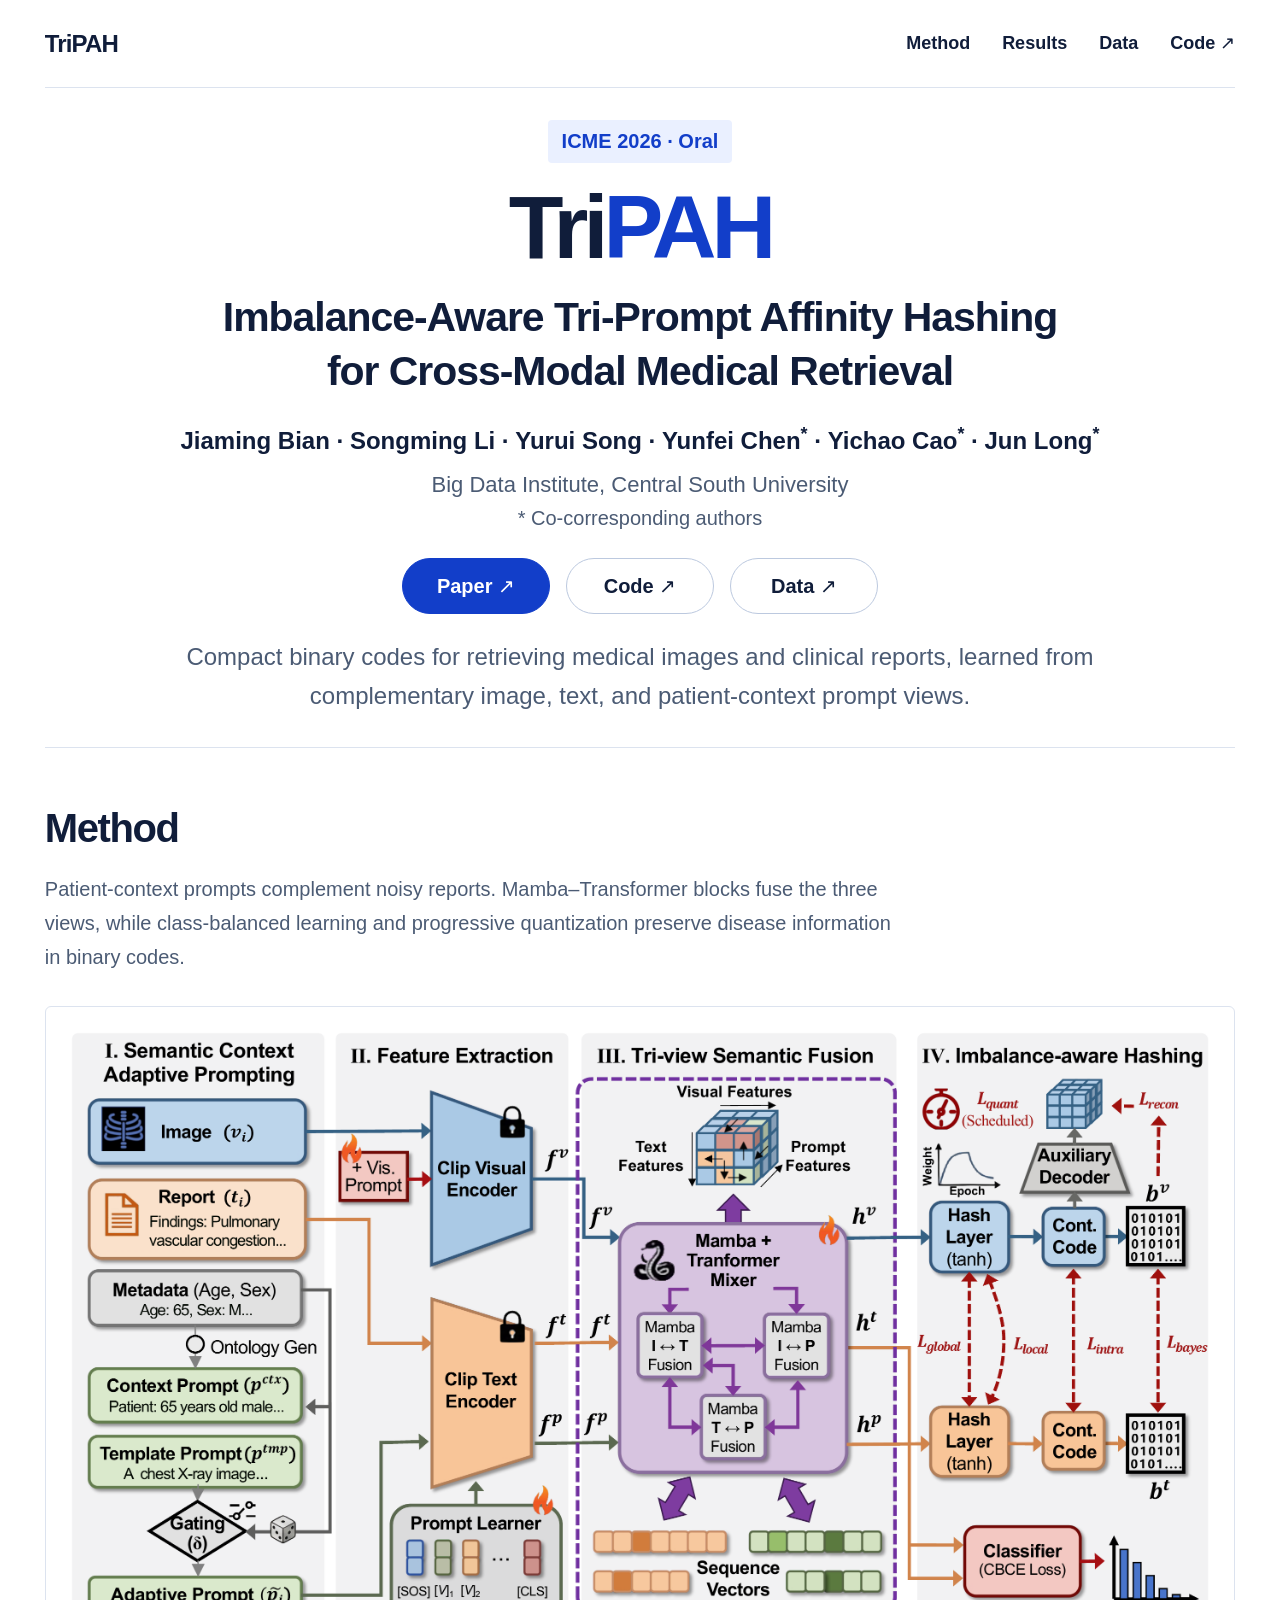
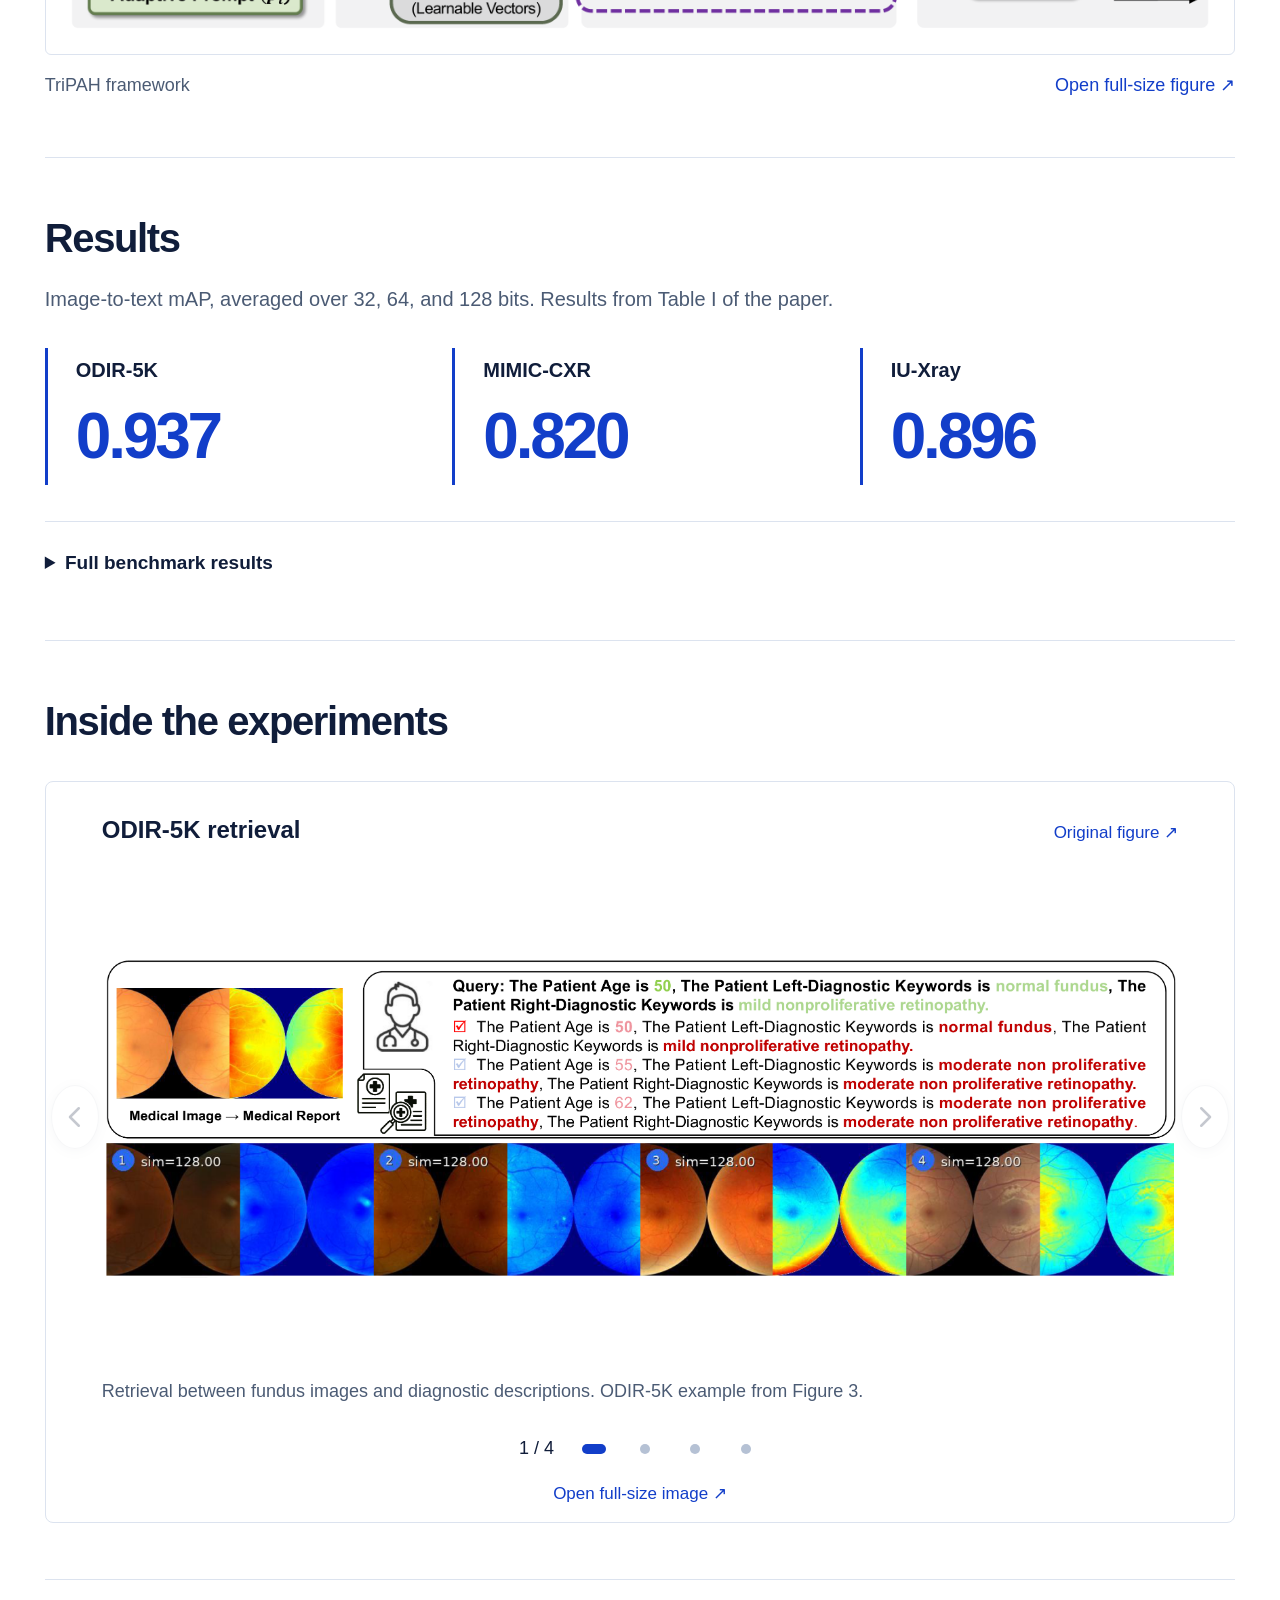
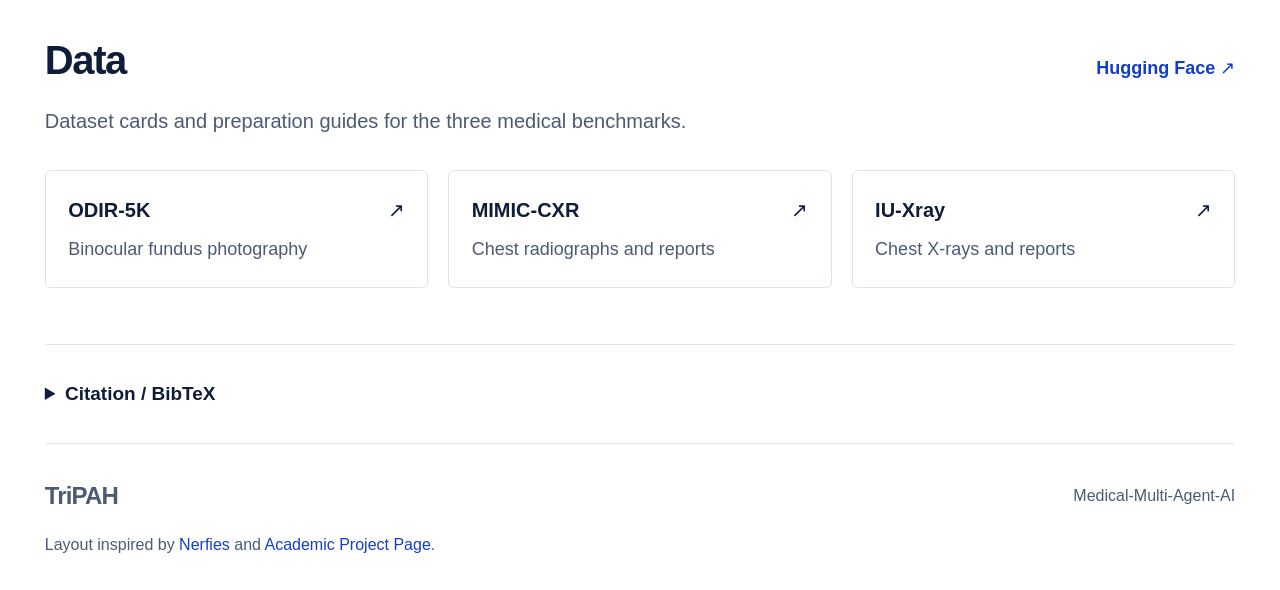
==== commit 3dddf17f: "Simplify carousel to automatic playback with hover pause" ====
--- a/docs/index.html
+++ b/docs/index.html
@@ -7,7 +7,7 @@
   <meta name="theme-color" content="#123ec9">
   <link rel="canonical" href="https://medical-multi-agent-ai.github.io/TriPAH/">
   <link rel="icon" type="image/svg+xml" href="data:image/svg+xml,%3Csvg xmlns='http://www.w3.org/2000/svg' viewBox='0 0 32 32'%3E%3Crect width='32' height='32' rx='7' fill='%23123ec9'/%3E%3Cpath d='M7 8h18v5h-6v12h-6V13H7z' fill='white'/%3E%3C/svg%3E">
-  <link rel="stylesheet" href="styles.css?v=7">
+  <link rel="stylesheet" href="styles.css?v=9">
 </head>
 <body>
   <a class="skip" href="#main">Skip to content</a>
@@ -52,7 +52,7 @@
       </details>
     </section>
     <section class="section" id="gallery">
-      <div class="gallery-heading"><h2>Inside the experiments</h2><div class="gallery-tools"><span class="gallery-kind">Qualitative &amp; quantitative results</span><button class="carousel-playback" type="button" data-slide-toggle aria-controls="figure-carousel" aria-label="Pause automatic slideshow" hidden>Pause</button></div></div>
+      <div class="gallery-heading"><h2>Inside the experiments</h2></div>
       <div class="carousel" id="figure-carousel" role="region" aria-roledescription="carousel" aria-label="Experimental figures" tabindex="0">
         <div class="carousel-stage">
         <div class="carousel-track">
@@ -113,5 +113,5 @@
     </section>
   </main>
   <footer><a class="brand" href="#">TriPAH</a><span>Medical-Multi-Agent-AI</span><span class="template-credit">Layout inspired by <a href="https://github.com/nerfies/nerfies.github.io">Nerfies</a> and <a href="https://github.com/eliahuhorwitz/Academic-project-page-template">Academic Project Page</a>.</span></footer>
-  <script src="app.js?v=6" defer></script>
+  <script src="app.js?v=9" defer></script>
 </body></html>
--- a/docs/styles.css
+++ b/docs/styles.css
@@ -45,9 +45,6 @@
 @media(max-width:600px){.hero .venue{font-size:1.125rem}.hero .paper-title{font-size:2rem}.hero .authors{font-size:1.25rem}.hero .affiliation{font-size:1.25rem}.hero .affiliation span{font-size:1.125rem}.hero-actions .button{font-size:1.125rem;min-width:0;min-height:52px}.hero .hero-intro{font-size:1.25rem}}
 
 /* Every slide shares a fixed viewport and the tallest caption's grid row. */
-.gallery-tools{display:flex;align-items:center;gap:1rem;flex-wrap:wrap}
-.carousel-playback{min-height:44px;min-width:78px;padding:.35rem .9rem;background:#fff;border:1px solid #bcc9df;border-radius:5px;color:var(--blue);font-size:1rem;cursor:pointer}
-.carousel-playback:hover{background:var(--surface)}
 .carousel{--figure-height:clamp(300px,38vw,520px);--figure-heading:3.5rem}
 .carousel-track{display:grid;isolation:isolate}
 .carousel .slide{grid-area:1/1;min-width:0;display:grid;grid-template-rows:var(--figure-heading) var(--figure-height) 1fr;gap:1rem;padding:1.25rem 1.5rem 1rem;opacity:1;visibility:visible;transition:opacity .32s ease,visibility 0s}
@@ -65,11 +62,10 @@
 @media(prefers-reduced-motion:reduce){.carousel .slide,.carousel .slide[aria-hidden=true]{transition:none}}
 @media(max-width:760px){.carousel .carousel-controls{grid-template-columns:44px minmax(0,1fr) 44px}.carousel .carousel-arrow{min-width:44px;min-height:44px}}
 
-/* Subtle oval arrows become clearer when the carousel is in use. */
+/* Each oval arrow reveals independently on its own hover or keyboard focus. */
 .carousel-stage{position:relative}
 .carousel .slide{padding-inline:3.5rem}
 .carousel .carousel-arrow{position:absolute;z-index:2;top:calc(1.25rem + var(--figure-heading) + 1rem + var(--figure-height)/2);transform:translateY(-50%);width:48px;height:64px;padding:8px;border:1px solid rgba(75,91,116,.2);border-radius:50%;background:rgba(255,255,255,.88);color:var(--ink);box-shadow:0 2px 10px rgba(16,29,58,.12);opacity:.24;transition:opacity .22s ease,color .22s ease,background-color .22s ease,border-color .22s ease}
-.carousel:hover .carousel-arrow,.carousel:focus-within .carousel-arrow{opacity:.82}
 .carousel .carousel-arrow:hover,.carousel .carousel-arrow:focus-visible{opacity:1;background:rgba(255,255,255,.98);border-color:rgba(18,62,201,.35);color:var(--blue)}
 .carousel .carousel-arrow:focus-visible{outline-offset:-3px}
 .carousel .carousel-arrow[data-slide-prev]{left:.35rem}
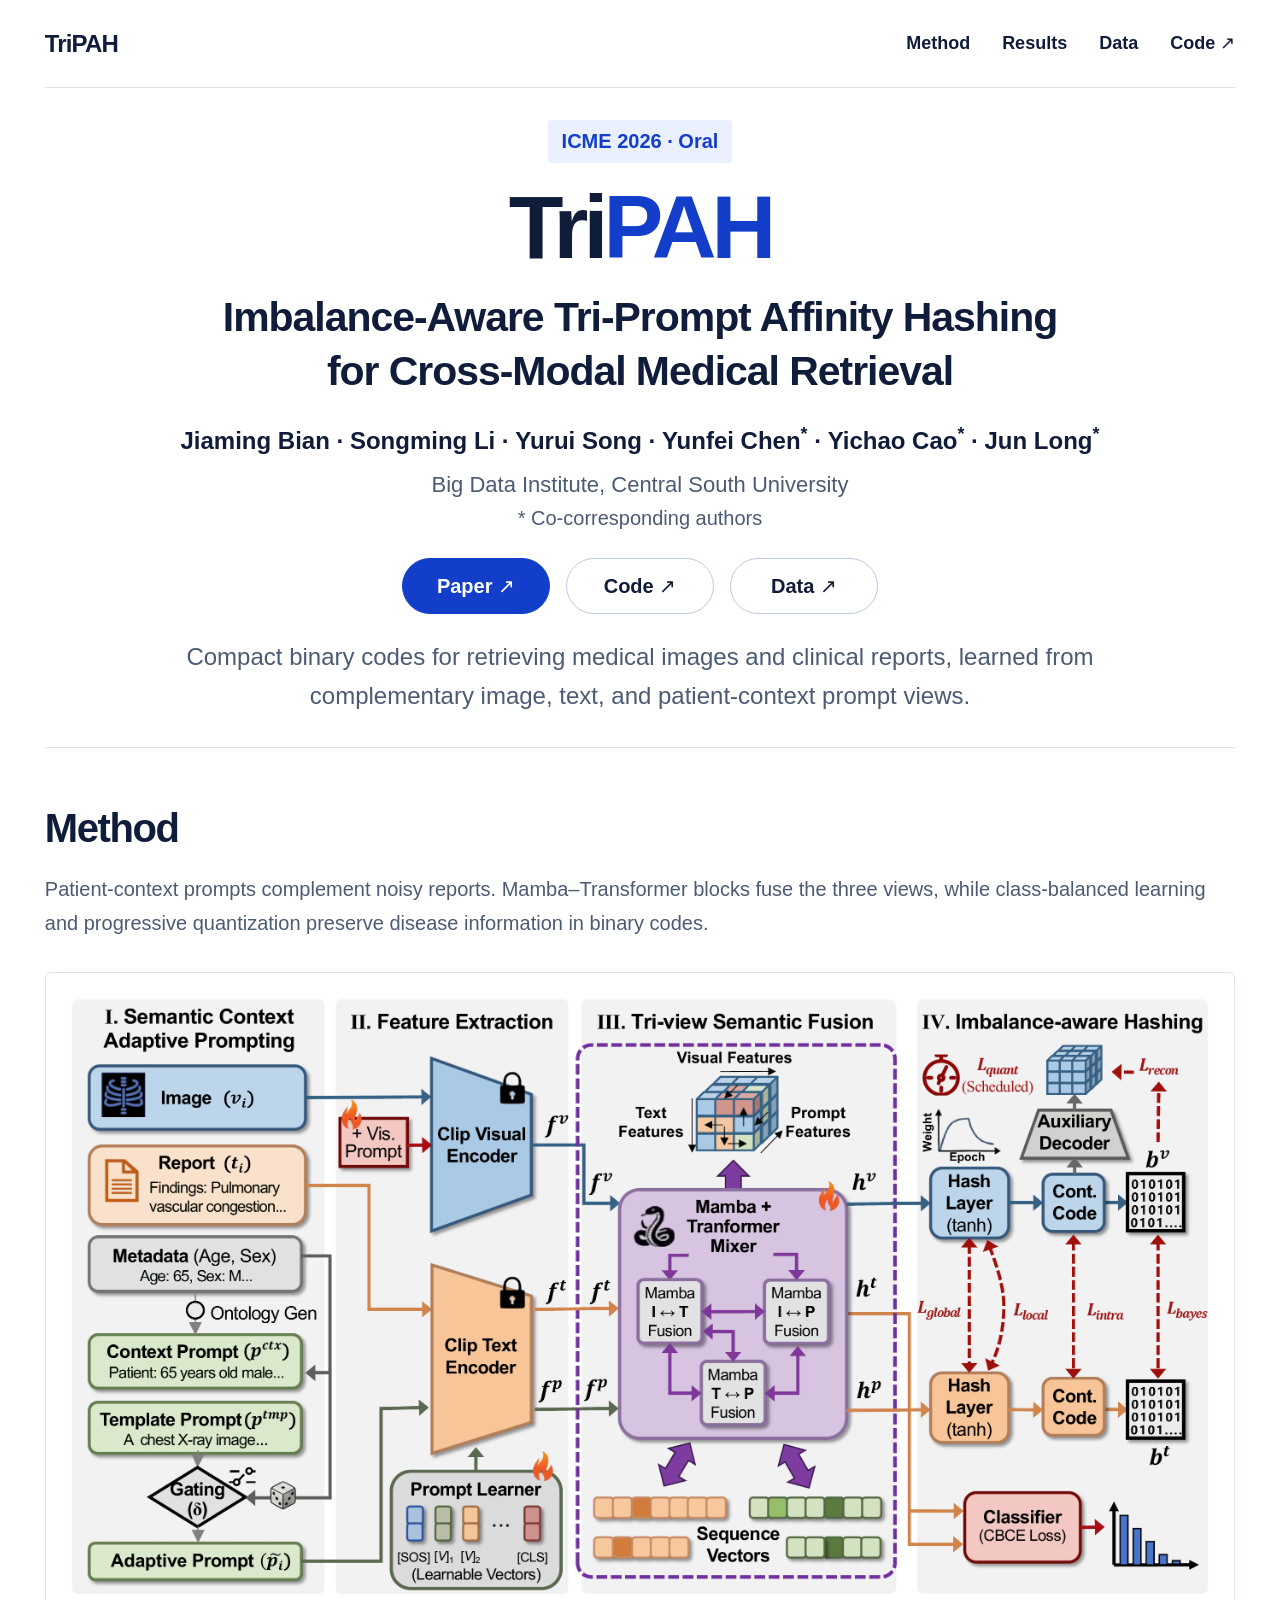
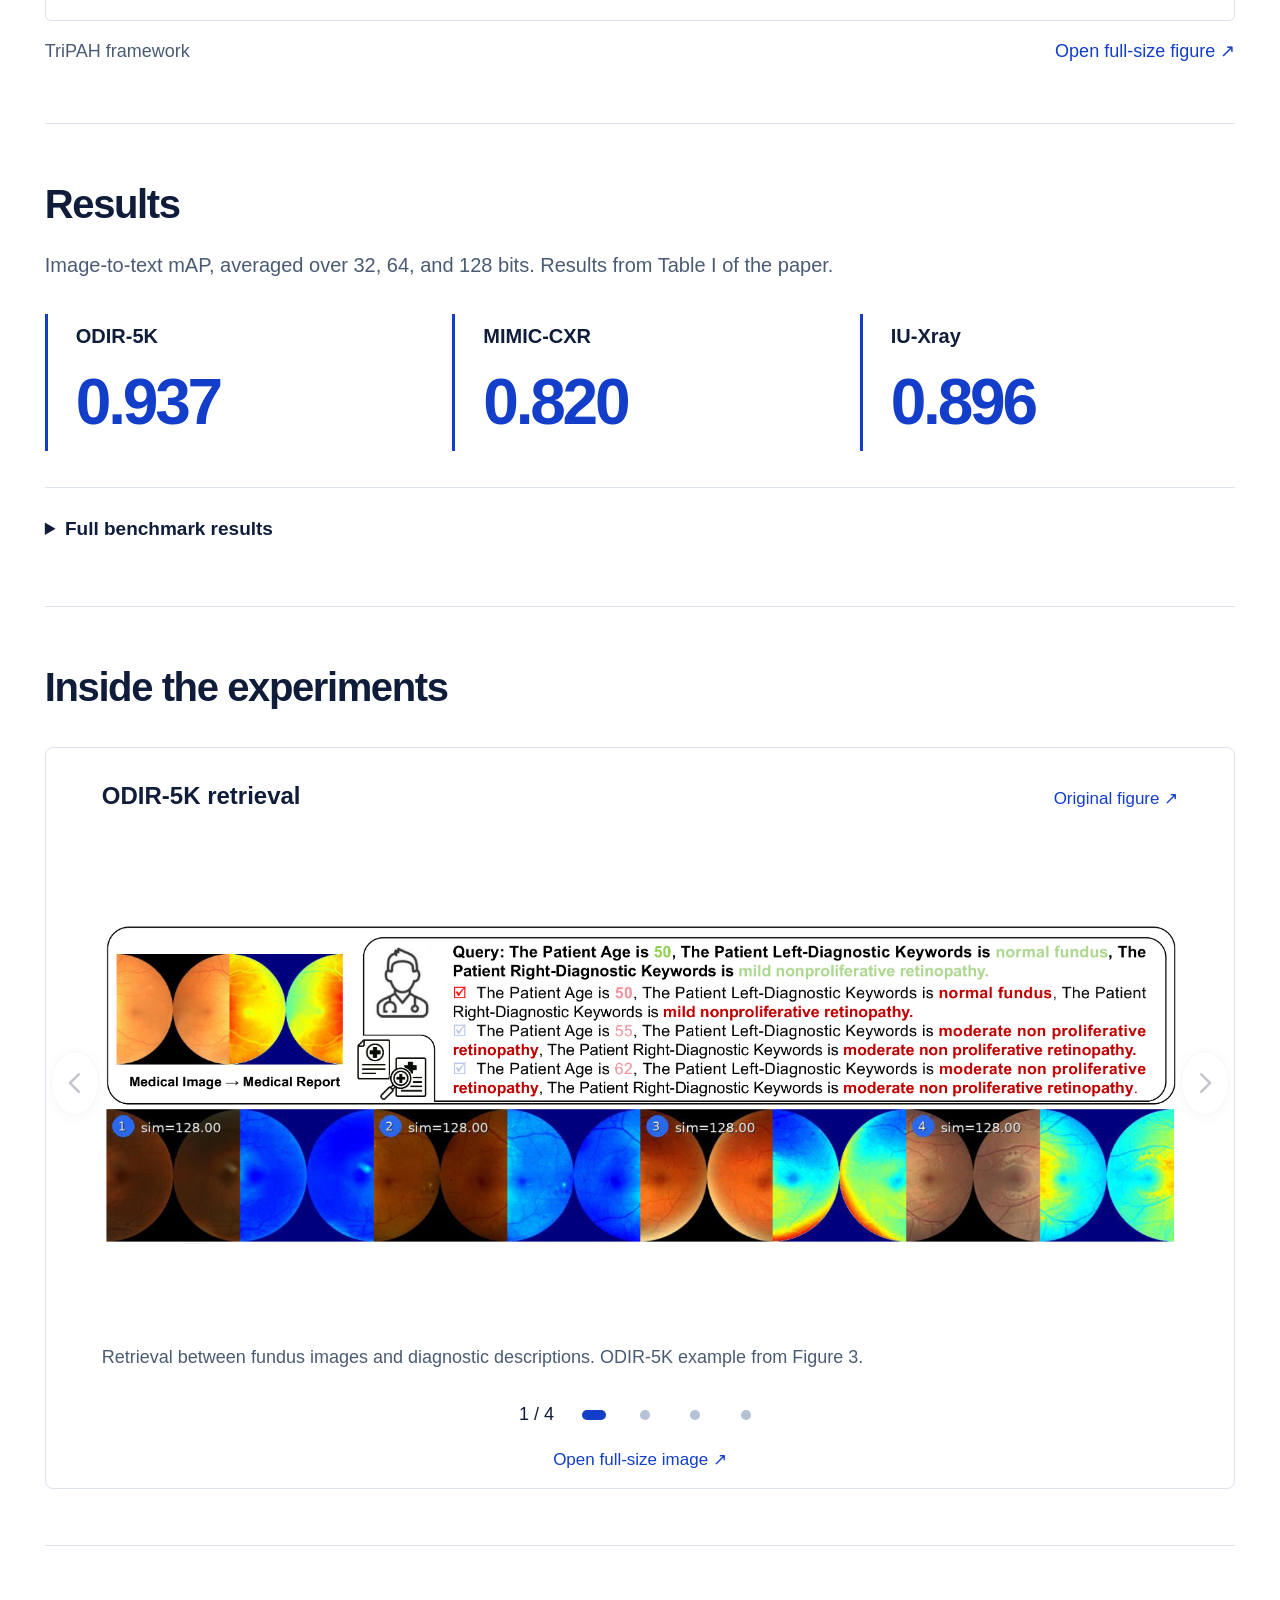
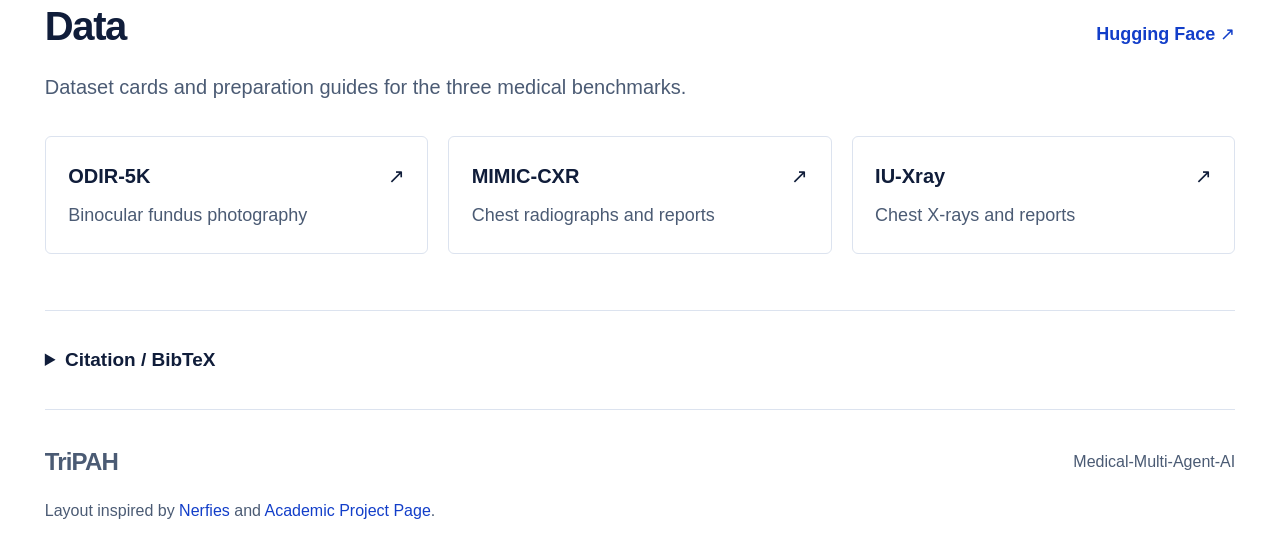
==== commit c9f236be: "Let section descriptions use the full content width" ====
--- a/docs/index.html
+++ b/docs/index.html
@@ -7,7 +7,7 @@
   <meta name="theme-color" content="#123ec9">
   <link rel="canonical" href="https://medical-multi-agent-ai.github.io/TriPAH/">
   <link rel="icon" type="image/svg+xml" href="data:image/svg+xml,%3Csvg xmlns='http://www.w3.org/2000/svg' viewBox='0 0 32 32'%3E%3Crect width='32' height='32' rx='7' fill='%23123ec9'/%3E%3Cpath d='M7 8h18v5h-6v12h-6V13H7z' fill='white'/%3E%3C/svg%3E">
-  <link rel="stylesheet" href="styles.css?v=9">
+  <link rel="stylesheet" href="styles.css?v=10">
 </head>
 <body>
   <a class="skip" href="#main">Skip to content</a>
--- a/docs/styles.css
+++ b/docs/styles.css
@@ -2,7 +2,7 @@
 *{box-sizing:border-box}html{scroll-behavior:smooth;scroll-padding-top:2rem}body{margin:0;font-size:1.25rem;line-height:1.65}a{color:inherit;text-decoration:none}a:hover{color:var(--blue)}button{font:inherit}a,button,summary{-webkit-tap-highlight-color:transparent}a:focus-visible,button:focus-visible,summary:focus-visible,[tabindex]:focus-visible{outline:3px solid #5685ff;outline-offset:5px}.skip{position:absolute;left:1rem;top:-6rem;padding:.75rem;background:#fff;z-index:10}.skip:focus{top:.75rem}
 .header,.hero,.section,footer{width:calc(100% - 6rem);max-width:1200px;margin-inline:auto}.header{display:flex;justify-content:space-between;align-items:center;min-height:88px;border-bottom:1px solid var(--line);gap:1.5rem}.brand{font-size:1.5rem;font-weight:750;letter-spacing:-.035em}nav{display:flex;flex-wrap:wrap;gap:2rem;font-size:1.125rem;font-weight:600}
 .hero{text-align:center;padding:3.5rem 0 4rem}.venue{display:inline-block;margin:0;padding:.3rem .85rem;background:#eaf0ff;border-radius:4px;color:var(--blue);font-size:1.125rem;font-weight:700}h1{font-size:clamp(4rem,7vw,5.75rem);line-height:1.08;letter-spacing:-.055em;margin:1.5rem 0 1.2rem}h1 span{color:var(--blue)}.paper-title{font-size:clamp(1.7rem,2.8vw,2.35rem);font-weight:600;line-height:1.4;letter-spacing:-.025em;margin:0 auto;max-width:1080px}.authors{max-width:1030px;margin:1.8rem auto .5rem;font-size:1.1875rem;line-height:1.8;font-weight:550}.authors sup{font-size:1rem;line-height:0}.affiliation{color:var(--muted);font-size:1.125rem;line-height:1.65;margin:0}.affiliation span{font-size:1rem}.hero-actions{display:flex;justify-content:center;gap:1rem;flex-wrap:wrap;margin-top:1.8rem}.button{display:inline-flex;align-items:center;justify-content:center;min-width:138px;min-height:52px;padding:.6rem 1.5rem;border:1px solid #bcc9df;border-radius:5px;font-size:1.125rem;font-weight:650}.button:hover{background:var(--surface)}.button.primary{background:var(--blue);border-color:var(--blue);color:white}.button.primary:hover{background:#0b2fa8}.hero-intro{max-width:800px;margin:2rem auto 0;color:var(--muted);font-size:1.25rem;line-height:1.7}
-.section{padding:3.5rem 0;border-top:1px solid var(--line)}h2{font-size:2.5rem;line-height:1.2;letter-spacing:-.035em;margin:0 0 1.25rem;font-weight:650}.section-lead{max-width:850px;margin:0 0 2rem;color:var(--muted);font-size:1.25rem;line-height:1.7}figure{margin:0}.figure-scroll{overflow-x:auto;border:1px solid var(--line);border-radius:6px;padding:1rem;background:#fff}img{display:block;width:100%;height:auto}figcaption{display:flex;justify-content:space-between;gap:1rem;flex-wrap:wrap;font-size:1.125rem;color:var(--muted);margin-top:1rem}figcaption a,.download{color:var(--blue)}.mobile-hint{display:none}
+.section{padding:3.5rem 0;border-top:1px solid var(--line)}h2{font-size:2.5rem;line-height:1.2;letter-spacing:-.035em;margin:0 0 1.25rem;font-weight:650}.section-lead{max-width:none;margin:0 0 2rem;color:var(--muted);font-size:1.25rem;line-height:1.7}figure{margin:0}.figure-scroll{overflow-x:auto;border:1px solid var(--line);border-radius:6px;padding:1rem;background:#fff}img{display:block;width:100%;height:auto}figcaption{display:flex;justify-content:space-between;gap:1rem;flex-wrap:wrap;font-size:1.125rem;color:var(--muted);margin-top:1rem}figcaption a,.download{color:var(--blue)}.mobile-hint{display:none}
 .metrics{display:grid;grid-template-columns:repeat(3,1fr);gap:2rem;margin:2rem 0}.metrics article{border-left:3px solid var(--blue);padding:.4rem 1.75rem}.metrics h3{font-size:1.25rem;font-weight:600;margin:0}.metric-value{font-size:clamp(3.1rem,5vw,4rem);font-weight:650;letter-spacing:-.05em;color:var(--blue);line-height:1.3;margin:.5rem 0 0}
 .disclosure{border-top:1px solid var(--line);margin-top:2.25rem;padding-top:1.25rem}.disclosure summary{cursor:pointer;font-size:1.1875rem;font-weight:600;padding:.35rem 0;width:fit-content;max-width:100%}.disclosure summary:hover{color:var(--blue)}.benchmark-head{display:flex;justify-content:flex-start;margin:1.5rem 0 1rem}.dataset-switch{display:flex;flex-wrap:wrap;gap:.4rem}.dataset-switch button{padding:.6rem 1rem;border:1px solid var(--line);border-radius:4px;background:white;font-size:1.0625rem;cursor:pointer;min-height:44px;color:var(--muted);font-weight:600}.dataset-switch button[aria-pressed=true]{background:var(--blue);color:#fff;border-color:var(--blue)}.dataset-switch button:hover{border-color:var(--blue)}.table-scroll{overflow-x:auto;border:1px solid var(--line);border-radius:6px}table{border-collapse:collapse;width:100%;min-width:780px;font-size:1rem;font-variant-numeric:tabular-nums;text-align:right}caption{text-align:left;padding:1rem 1.25rem;font-size:1.0625rem;font-weight:600}th,td{padding:.8rem 1.2rem;border-top:1px solid var(--line)}thead{background:var(--surface)}thead th{text-align:center;font-weight:650}thead th:first-child,tbody th{text-align:left}tbody th{font-weight:550}.ours{background:#eaf0ff;color:var(--blue);font-weight:700}.ours th{font-weight:700}.ours th span{font-size:1rem;margin-left:.3rem}.data-note{font-size:1rem;color:var(--muted);line-height:1.65;margin:.8rem 0 0}.citation{padding:1.75rem 0}.citation .disclosure{border:0;margin:0;padding:0}.download{display:inline-block;margin:1.5rem 0 1rem;font-size:1.125rem}pre{white-space:pre-wrap;overflow-wrap:anywhere;margin:0;padding:1.5rem;font-size:1rem;line-height:1.75;background:var(--surface);border-radius:5px}code{font-family:Consolas,"SFMono-Regular",monospace}footer{display:flex;justify-content:space-between;align-items:center;gap:1rem;flex-wrap:wrap;padding:2rem 0;font-size:1rem;color:var(--muted);border-top:1px solid var(--line)}
 @media(max-width:800px){.header,.hero,.section,footer{width:calc(100% - 3rem)}.desktop-break{display:none}.metrics{gap:1rem}.metrics article{padding:.4rem 1rem}.metric-value{font-size:3rem}}
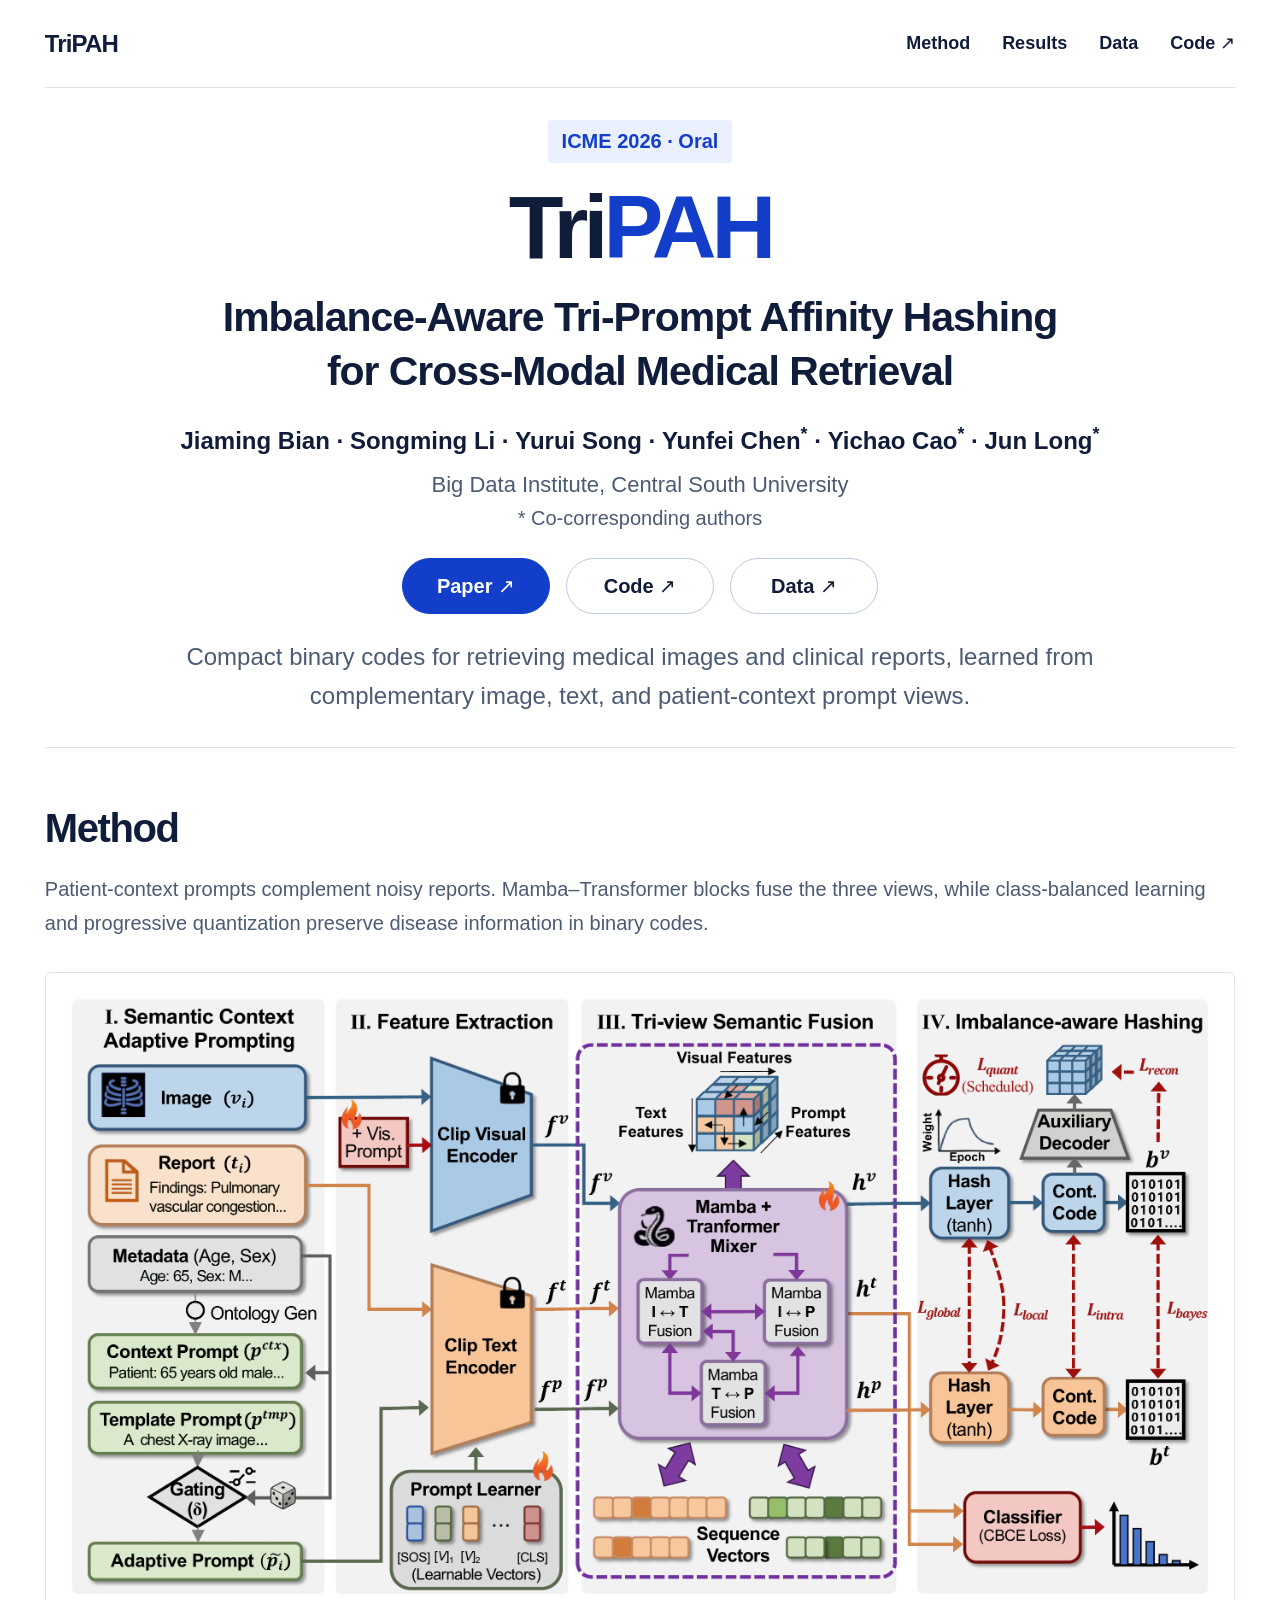
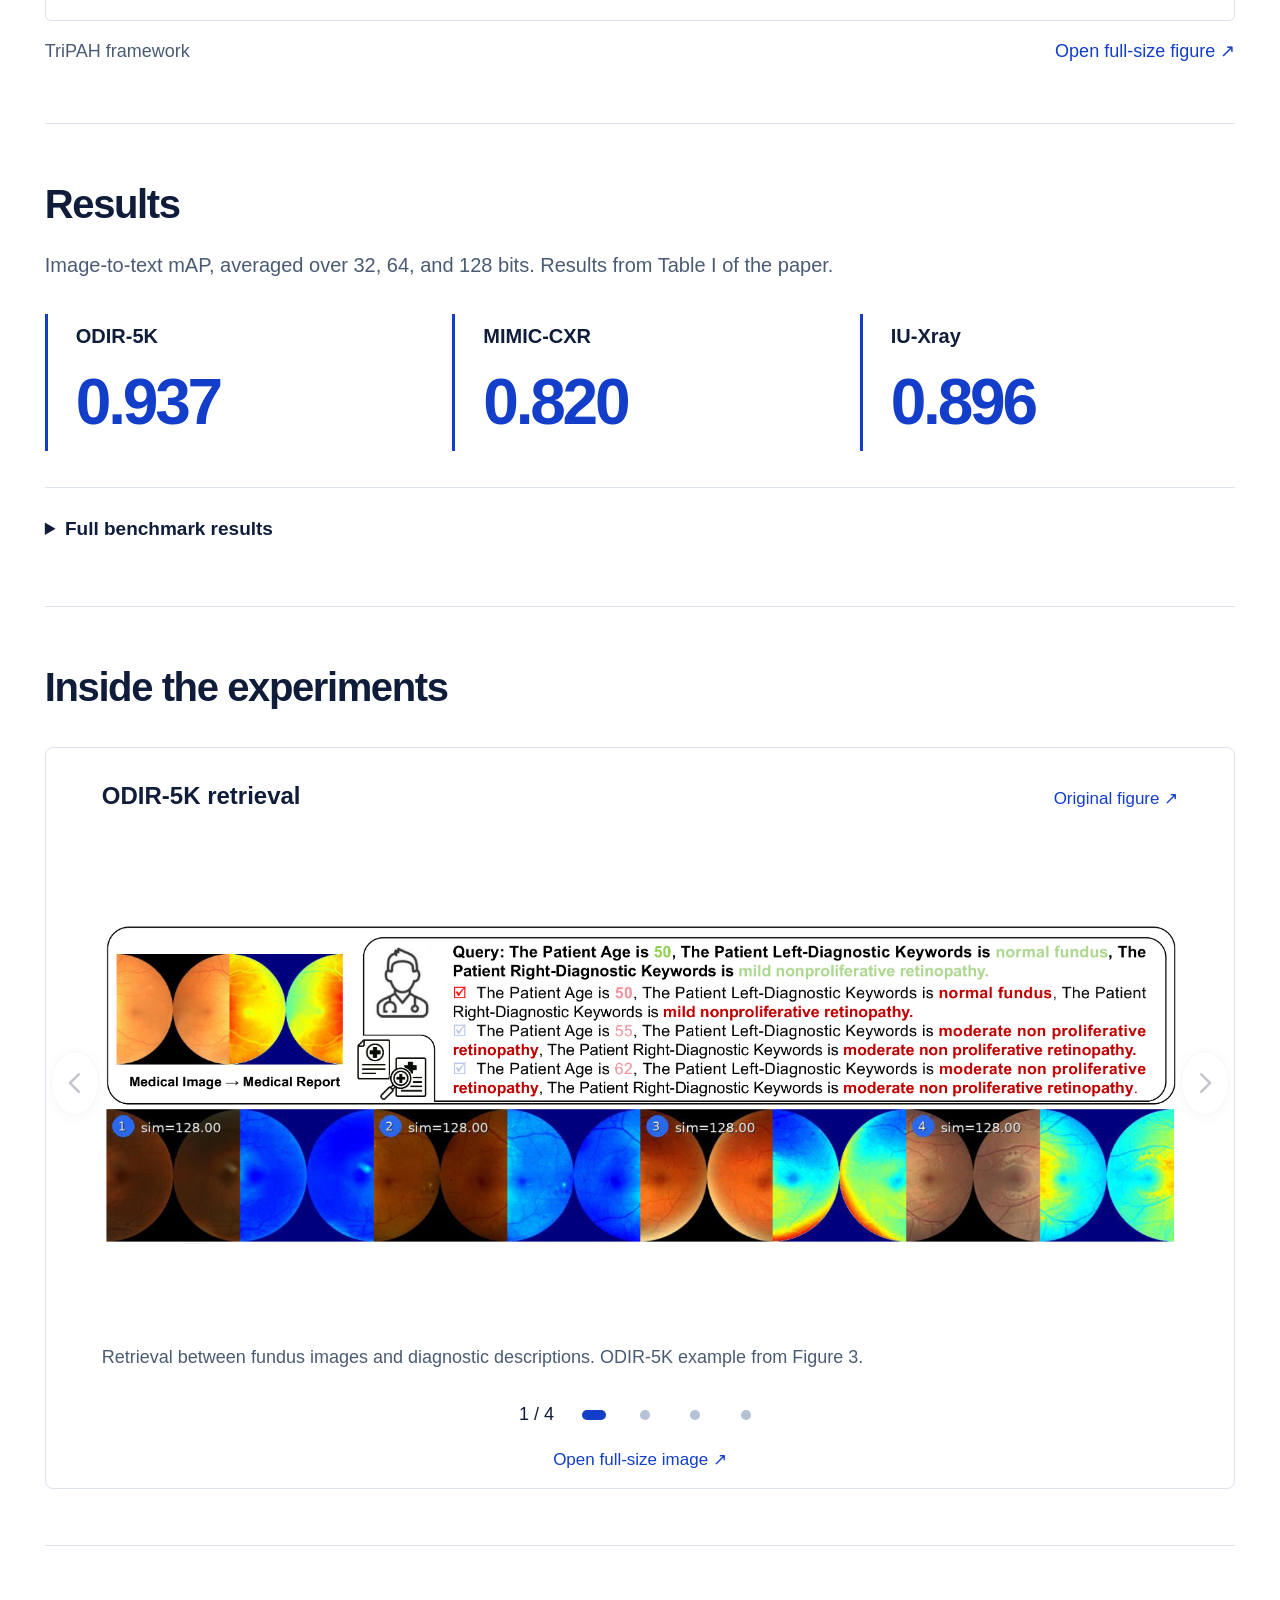
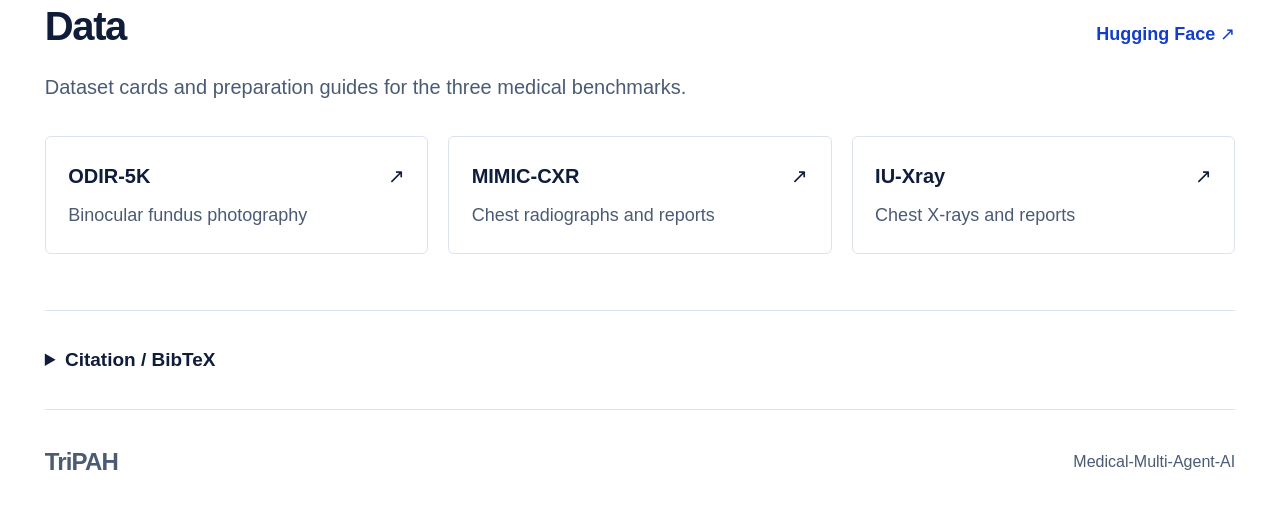
==== commit 9b7486fe: "Remove template inspiration text from project page footer" ====
--- a/docs/index.html
+++ b/docs/index.html
@@ -7,7 +7,7 @@
   <meta name="theme-color" content="#123ec9">
   <link rel="canonical" href="https://medical-multi-agent-ai.github.io/TriPAH/">
   <link rel="icon" type="image/svg+xml" href="data:image/svg+xml,%3Csvg xmlns='http://www.w3.org/2000/svg' viewBox='0 0 32 32'%3E%3Crect width='32' height='32' rx='7' fill='%23123ec9'/%3E%3Cpath d='M7 8h18v5h-6v12h-6V13H7z' fill='white'/%3E%3C/svg%3E">
-  <link rel="stylesheet" href="styles.css?v=10">
+  <link rel="stylesheet" href="styles.css?v=11">
 </head>
 <body>
   <a class="skip" href="#main">Skip to content</a>
@@ -112,6 +112,6 @@
       </details>
     </section>
   </main>
-  <footer><a class="brand" href="#">TriPAH</a><span>Medical-Multi-Agent-AI</span><span class="template-credit">Layout inspired by <a href="https://github.com/nerfies/nerfies.github.io">Nerfies</a> and <a href="https://github.com/eliahuhorwitz/Academic-project-page-template">Academic Project Page</a>.</span></footer>
+  <footer><a class="brand" href="#">TriPAH</a><span>Medical-Multi-Agent-AI</span></footer>
   <script src="app.js?v=9" defer></script>
 </body></html>
--- a/docs/styles.css
+++ b/docs/styles.css
@@ -13,7 +13,7 @@
 /* Responsive research content: preserve legibility instead of shrinking figures or tables. */
 .table-scroll td{position:relative}.carousel{position:relative}
 .slide-visual picture{display:block;width:100%;height:100%}.slide-qualitative .slide-visual{aspect-ratio:auto}.slide-qualitative .slide-visual img{height:auto}
-.authors>span{display:inline-block;white-space:nowrap}.hero-actions .button{border-radius:999px}.template-credit{width:100%;font-size:1rem}.template-credit a{color:var(--blue)}
+.authors>span{display:inline-block;white-space:nowrap}.hero-actions .button{border-radius:999px}
 [hidden]{display:none!important}.sr-only{position:absolute;width:1px;height:1px;padding:0;margin:-1px;overflow:hidden;clip-path:inset(50%);white-space:nowrap;border:0}
 .header,.hero,.section,footer{max-width:1240px;width:calc(100% - clamp(2rem,7vw,7rem))}
 .hero{padding-top:2.5rem;padding-bottom:3rem}.hero-intro{margin-top:1.6rem}.hero-actions .button{min-width:140px}
